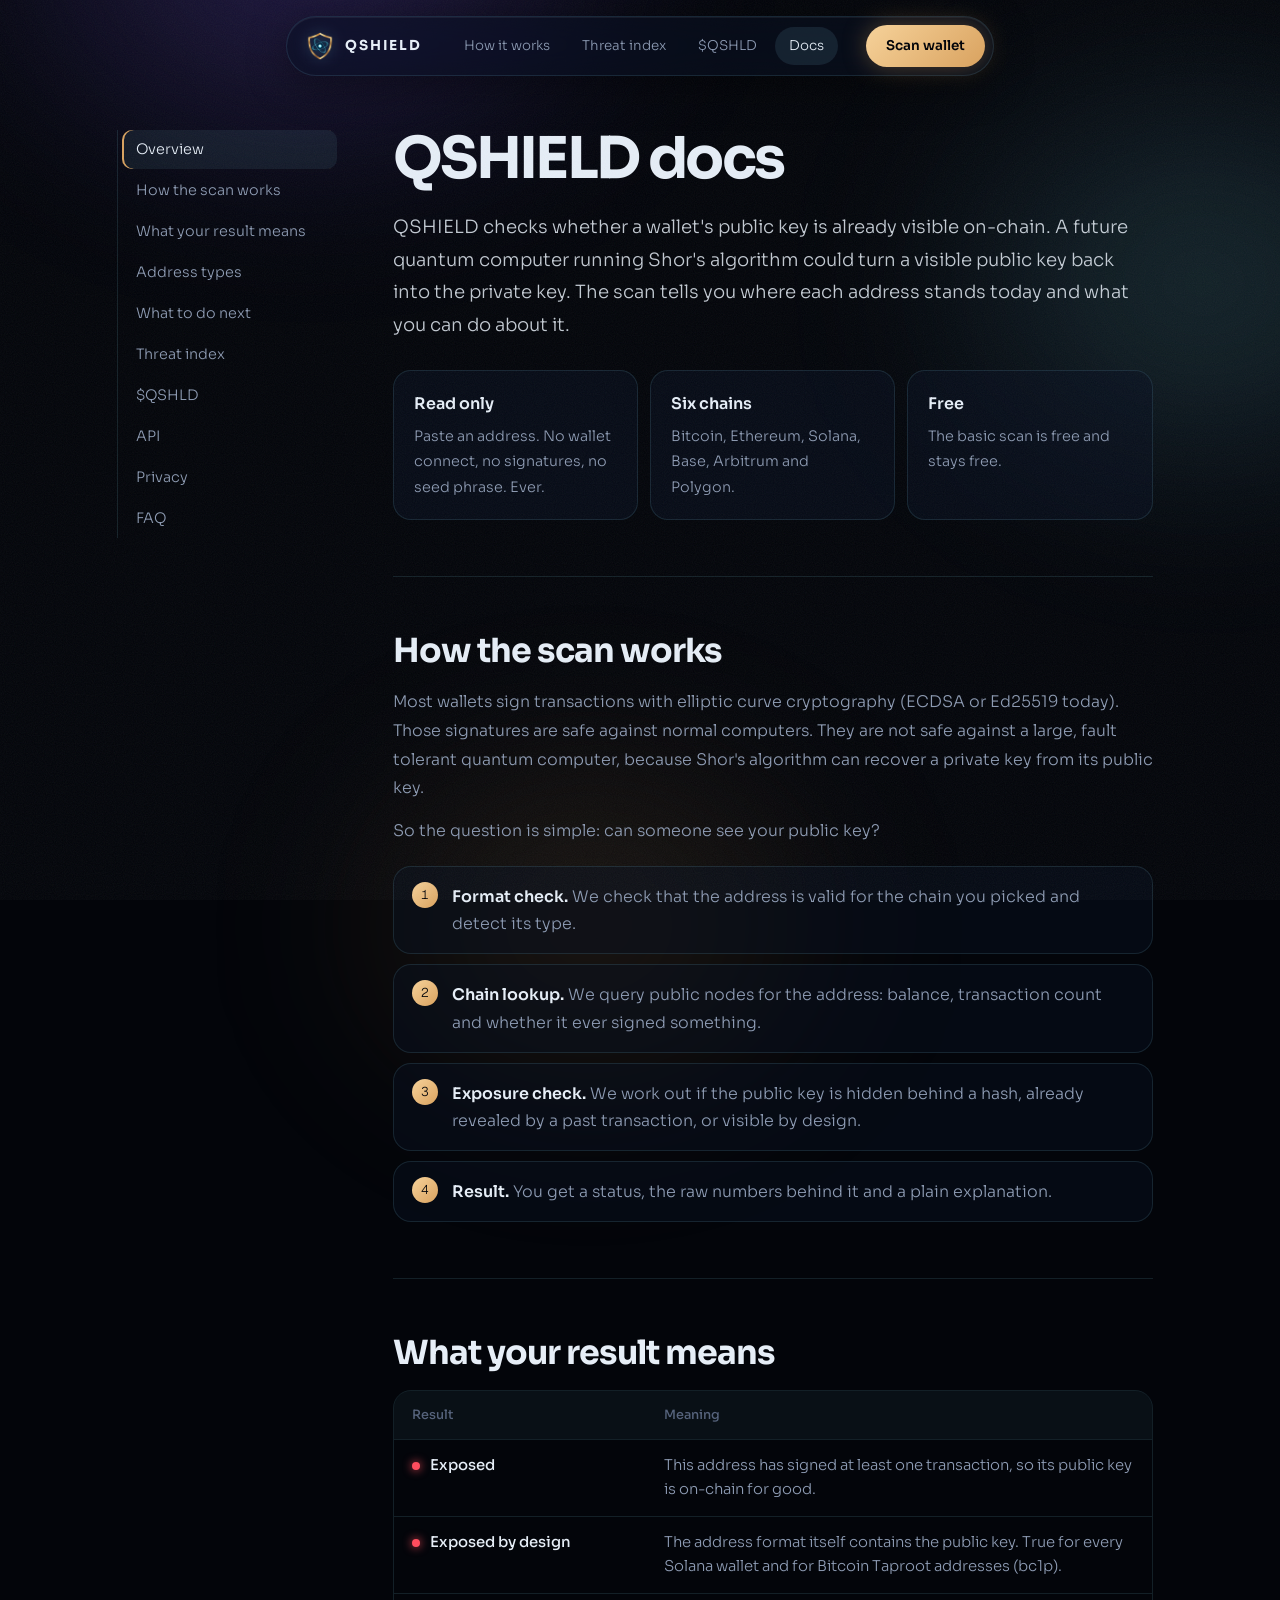
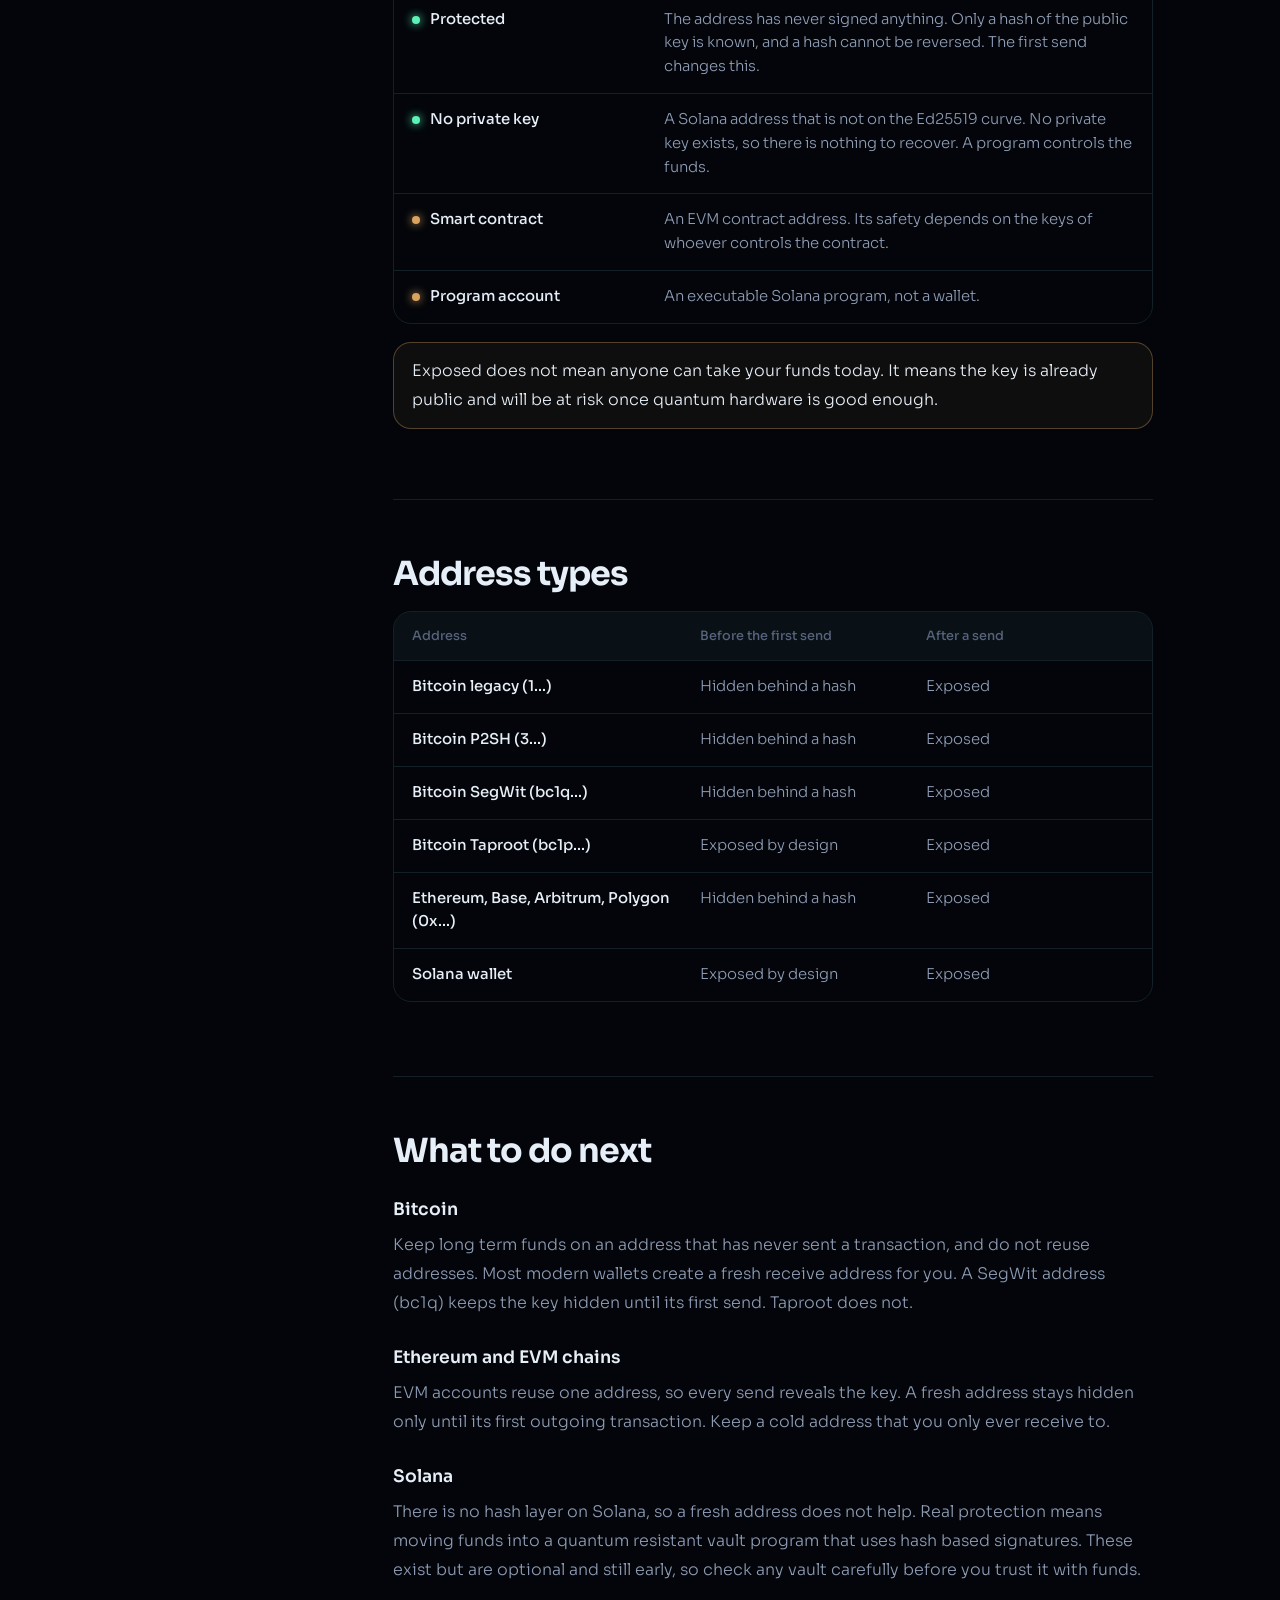
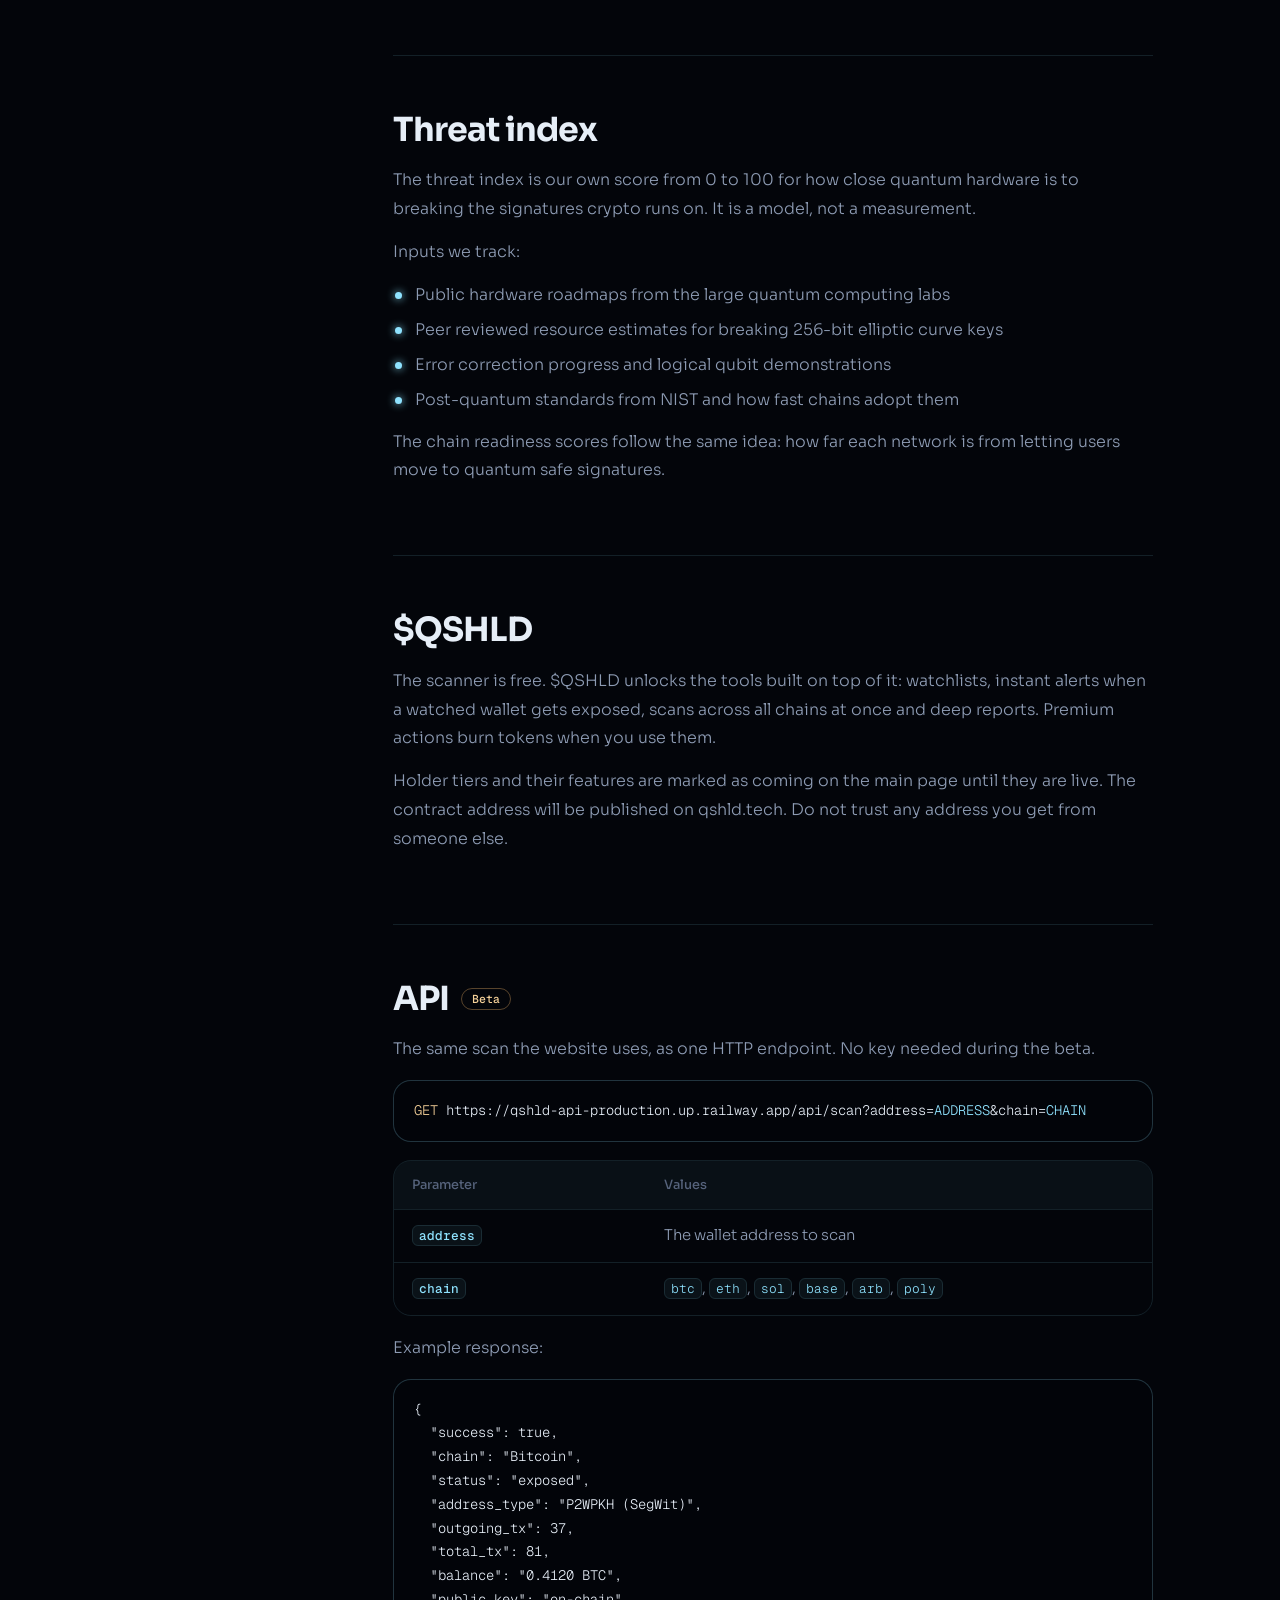
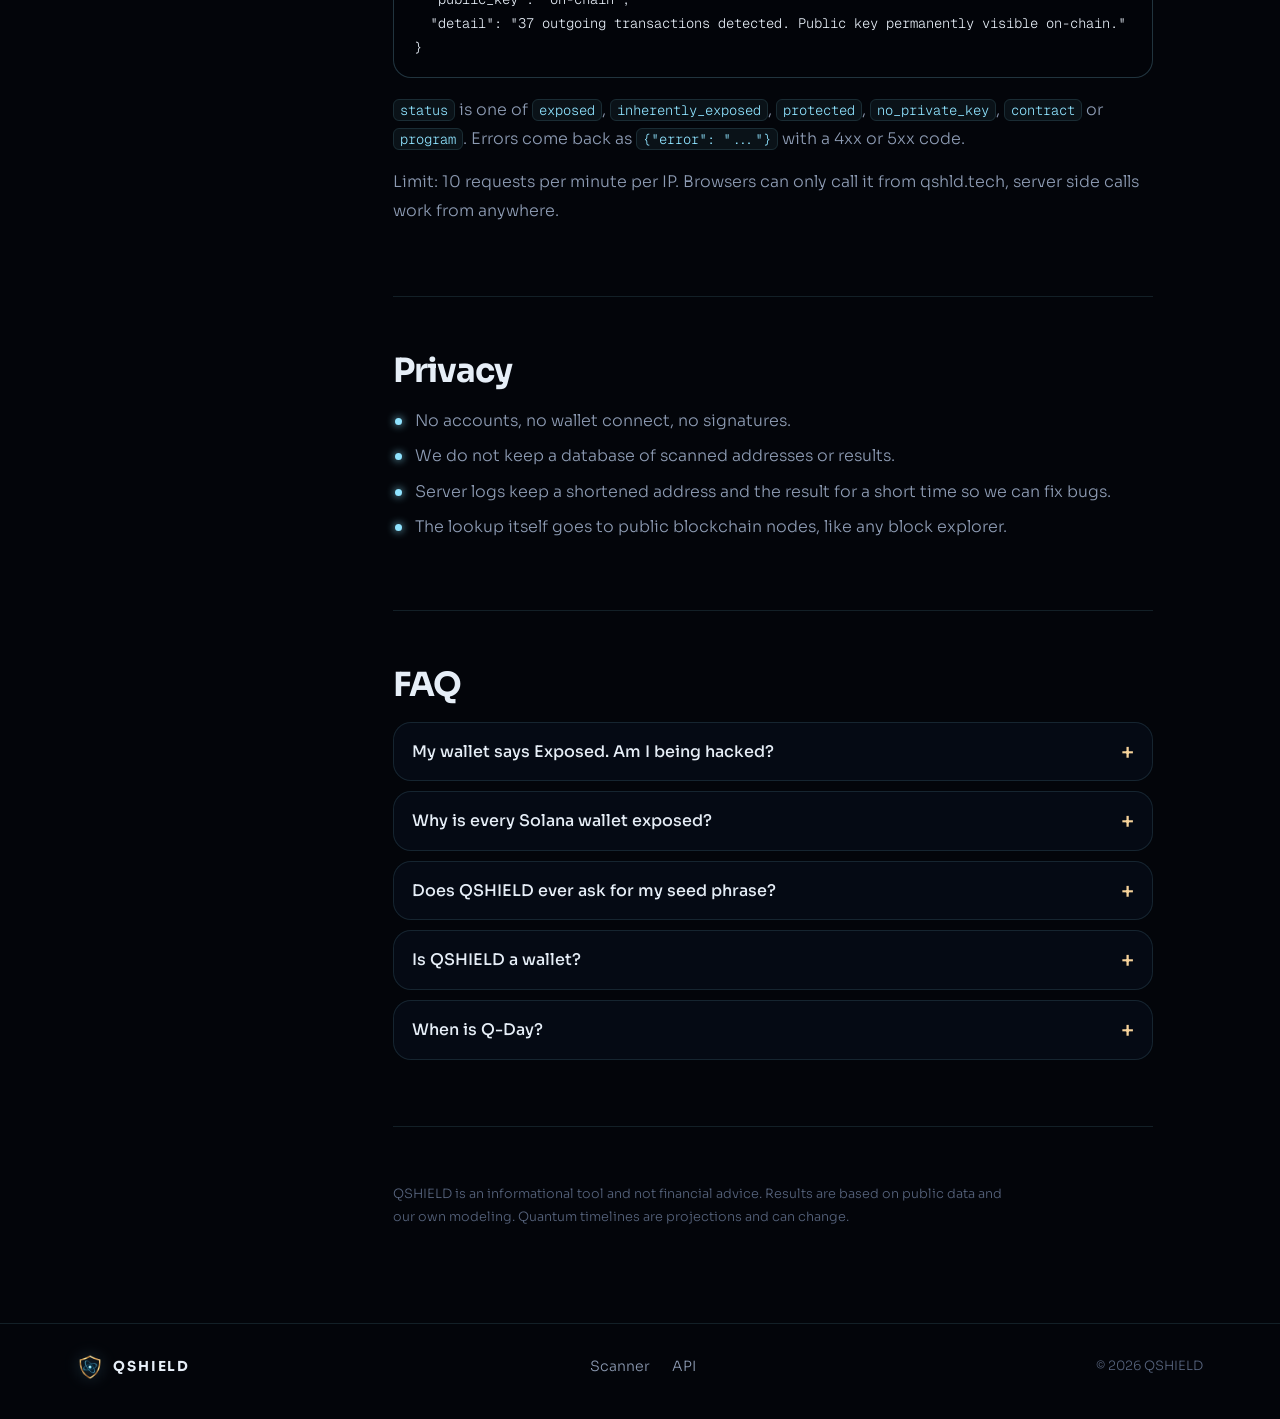
==== docs.html @ 98ebf760 "Add files via upload" ====
<!DOCTYPE html>
<html lang="en">
<head>
<meta charset="UTF-8">
<meta name="viewport" content="width=device-width, initial-scale=1.0">
<title>Docs | QSHIELD</title>
<meta name="description" content="How the QSHIELD quantum exposure scanner works, what every result means, what to do next, the threat index method, $QSHLD and the public scan API.">
<meta name="robots" content="index, follow">
<link rel="canonical" href="https://qshld.tech/docs.html">
<meta property="og:type" content="article">
<meta property="og:url" content="https://qshld.tech/docs.html">
<meta property="og:title" content="QSHIELD Docs">
<meta property="og:description" content="How the quantum exposure scanner works and what every result means.">
<meta property="og:image" content="https://qshld.tech/og-image.png">
<meta property="og:image:width" content="1200">
<meta property="og:image:height" content="630">
<meta property="og:site_name" content="QSHIELD">
<meta name="twitter:card" content="summary_large_image">
<meta name="twitter:title" content="QSHIELD Docs">
<meta name="twitter:description" content="How the quantum exposure scanner works and what every result means.">
<meta name="twitter:image" content="https://qshld.tech/og-image.png">
<meta name="theme-color" content="#03050A">
<meta name="color-scheme" content="dark">
<link rel="icon" href="/favicon.ico" sizes="48x48">
<link rel="icon" href="/favicon-32x32.png" type="image/png" sizes="32x32">
<link rel="icon" href="/favicon-16x16.png" type="image/png" sizes="16x16">
<link rel="apple-touch-icon" href="/apple-touch-icon.png" sizes="180x180">
<link rel="manifest" href="/site.webmanifest">
<link rel="preconnect" href="https://fonts.googleapis.com">
<link rel="preconnect" href="https://fonts.gstatic.com" crossorigin>
<link href="https://fonts.googleapis.com/css2?family=Sora:wght@300;400;500;600;700;800&family=Geist+Mono:wght@400;500&display=swap" rel="stylesheet">
<link rel="stylesheet" href="assets/qs.css">
<link rel="stylesheet" href="assets/docs.css">
</head>
<body class="docs">

<div class="aurora" aria-hidden="true"><i></i><i></i><i></i></div>
<div class="grain" aria-hidden="true"></div>

<header class="nav-wrap">
  <nav class="nav" aria-label="Main">
    <a href="/" class="brand"><img src="assets/logo-128.png" alt="" width="30" height="30"><span>QSHIELD</span></a>
    <ul class="nav-links">
      <li><a href="/#how">How it works</a></li>
      <li><a href="/#index">Threat index</a></li>
      <li><a href="/#token">$QSHLD</a></li>
      <li><a href="docs.html" class="on" aria-current="page">Docs</a></li>
    </ul>
    <a href="/" class="nav-cta">Scan wallet</a>
  </nav>
</header>

<div class="doc-wrap">
  <aside class="doc-side">
    <nav aria-label="Docs">
      <a href="#overview">Overview</a>
      <a href="#how-it-works">How the scan works</a>
      <a href="#results">What your result means</a>
      <a href="#address-types">Address types</a>
      <a href="#next-steps">What to do next</a>
      <a href="#threat-index">Threat index</a>
      <a href="#token">$QSHLD</a>
      <a href="#api">API</a>
      <a href="#privacy">Privacy</a>
      <a href="#faq">FAQ</a>
    </nav>
  </aside>

  <main class="doc">
    <section id="overview">
      <h1>QSHIELD docs</h1>
      <p class="lead">QSHIELD checks whether a wallet's public key is already visible on-chain. A future quantum computer running Shor's algorithm could turn a visible public key back into the private key. The scan tells you where each address stands today and what you can do about it.</p>
      <div class="cards">
        <div class="card"><b>Read only</b><span>Paste an address. No wallet connect, no signatures, no seed phrase. Ever.</span></div>
        <div class="card"><b>Six chains</b><span>Bitcoin, Ethereum, Solana, Base, Arbitrum and Polygon.</span></div>
        <div class="card"><b>Free</b><span>The basic scan is free and stays free.</span></div>
      </div>
    </section>

    <section id="how-it-works">
      <h2>How the scan works</h2>
      <p>Most wallets sign transactions with elliptic curve cryptography (ECDSA or Ed25519 today). Those signatures are safe against normal computers. They are not safe against a large, fault tolerant quantum computer, because Shor's algorithm can recover a private key from its public key.</p>
      <p>So the question is simple: can someone see your public key?</p>
      <ol class="steps">
        <li><b>Format check.</b> We check that the address is valid for the chain you picked and detect its type.</li>
        <li><b>Chain lookup.</b> We query public nodes for the address: balance, transaction count and whether it ever signed something.</li>
        <li><b>Exposure check.</b> We work out if the public key is hidden behind a hash, already revealed by a past transaction, or visible by design.</li>
        <li><b>Result.</b> You get a status, the raw numbers behind it and a plain explanation.</li>
      </ol>
    </section>

    <section id="results">
      <h2>What your result means</h2>
      <div class="table">
        <div class="tr th"><span>Result</span><span>Meaning</span></div>
        <div class="tr"><span><i class="dot red"></i>Exposed</span><span>This address has signed at least one transaction, so its public key is on-chain for good.</span></div>
        <div class="tr"><span><i class="dot red"></i>Exposed by design</span><span>The address format itself contains the public key. True for every Solana wallet and for Bitcoin Taproot addresses (bc1p).</span></div>
        <div class="tr"><span><i class="dot green"></i>Protected</span><span>The address has never signed anything. Only a hash of the public key is known, and a hash cannot be reversed. The first send changes this.</span></div>
        <div class="tr"><span><i class="dot green"></i>No private key</span><span>A Solana address that is not on the Ed25519 curve. No private key exists, so there is nothing to recover. A program controls the funds.</span></div>
        <div class="tr"><span><i class="dot cu"></i>Smart contract</span><span>An EVM contract address. Its safety depends on the keys of whoever controls the contract.</span></div>
        <div class="tr"><span><i class="dot cu"></i>Program account</span><span>An executable Solana program, not a wallet.</span></div>
      </div>
      <p class="note">Exposed does not mean anyone can take your funds today. It means the key is already public and will be at risk once quantum hardware is good enough.</p>
    </section>

    <section id="address-types">
      <h2>Address types</h2>
      <div class="table">
        <div class="tr th"><span>Address</span><span>Before the first send</span><span>After a send</span></div>
        <div class="tr"><span>Bitcoin legacy (1...)</span><span>Hidden behind a hash</span><span>Exposed</span></div>
        <div class="tr"><span>Bitcoin P2SH (3...)</span><span>Hidden behind a hash</span><span>Exposed</span></div>
        <div class="tr"><span>Bitcoin SegWit (bc1q...)</span><span>Hidden behind a hash</span><span>Exposed</span></div>
        <div class="tr"><span>Bitcoin Taproot (bc1p...)</span><span>Exposed by design</span><span>Exposed</span></div>
        <div class="tr"><span>Ethereum, Base, Arbitrum, Polygon (0x...)</span><span>Hidden behind a hash</span><span>Exposed</span></div>
        <div class="tr"><span>Solana wallet</span><span>Exposed by design</span><span>Exposed</span></div>
      </div>
    </section>

    <section id="next-steps">
      <h2>What to do next</h2>
      <h3>Bitcoin</h3>
      <p>Keep long term funds on an address that has never sent a transaction, and do not reuse addresses. Most modern wallets create a fresh receive address for you. A SegWit address (bc1q) keeps the key hidden until its first send. Taproot does not.</p>
      <h3>Ethereum and EVM chains</h3>
      <p>EVM accounts reuse one address, so every send reveals the key. A fresh address stays hidden only until its first outgoing transaction. Keep a cold address that you only ever receive to.</p>
      <h3>Solana</h3>
      <p>There is no hash layer on Solana, so a fresh address does not help. Real protection means moving funds into a quantum resistant vault program that uses hash based signatures. These exist but are optional and still early, so check any vault carefully before you trust it with funds.</p>
    </section>

    <section id="threat-index">
      <h2>Threat index</h2>
      <p>The threat index is our own score from 0 to 100 for how close quantum hardware is to breaking the signatures crypto runs on. It is a model, not a measurement.</p>
      <p>Inputs we track:</p>
      <ul class="list">
        <li>Public hardware roadmaps from the large quantum computing labs</li>
        <li>Peer reviewed resource estimates for breaking 256-bit elliptic curve keys</li>
        <li>Error correction progress and logical qubit demonstrations</li>
        <li>Post-quantum standards from NIST and how fast chains adopt them</li>
      </ul>
      <p>The chain readiness scores follow the same idea: how far each network is from letting users move to quantum safe signatures.</p>
    </section>

    <section id="token">
      <h2>$QSHLD</h2>
      <p>The scanner is free. $QSHLD unlocks the tools built on top of it: watchlists, instant alerts when a watched wallet gets exposed, scans across all chains at once and deep reports. Premium actions burn tokens when you use them.</p>
      <p>Holder tiers and their features are marked as coming on the main page until they are live. The contract address will be published on qshld.tech. Do not trust any address you get from someone else.</p>
    </section>

    <section id="api">
      <h2>API <span class="tag">Beta</span></h2>
      <p>The same scan the website uses, as one HTTP endpoint. No key needed during the beta.</p>
      <pre><code><span class="k">GET</span> https://qshld-api-production.up.railway.app/api/scan?address=<span class="v">ADDRESS</span>&amp;chain=<span class="v">CHAIN</span></code></pre>
      <div class="table">
        <div class="tr th"><span>Parameter</span><span>Values</span></div>
        <div class="tr"><span><code>address</code></span><span>The wallet address to scan</span></div>
        <div class="tr"><span><code>chain</code></span><span><code>btc</code>, <code>eth</code>, <code>sol</code>, <code>base</code>, <code>arb</code>, <code>poly</code></span></div>
      </div>
      <p>Example response:</p>
<pre><code>{
  "success": true,
  "chain": "Bitcoin",
  "status": "exposed",
  "address_type": "P2WPKH (SegWit)",
  "outgoing_tx": 37,
  "total_tx": 81,
  "balance": "0.4120 BTC",
  "public_key": "on-chain",
  "detail": "37 outgoing transactions detected. Public key permanently visible on-chain."
}</code></pre>
      <p><code>status</code> is one of <code>exposed</code>, <code>inherently_exposed</code>, <code>protected</code>, <code>no_private_key</code>, <code>contract</code> or <code>program</code>. Errors come back as <code>{"error": "..."}</code> with a 4xx or 5xx code.</p>
      <p>Limit: 10 requests per minute per IP. Browsers can only call it from qshld.tech, server side calls work from anywhere.</p>
    </section>

    <section id="privacy">
      <h2>Privacy</h2>
      <ul class="list">
        <li>No accounts, no wallet connect, no signatures.</li>
        <li>We do not keep a database of scanned addresses or results.</li>
        <li>Server logs keep a shortened address and the result for a short time so we can fix bugs.</li>
        <li>The lookup itself goes to public blockchain nodes, like any block explorer.</li>
      </ul>
    </section>

    <section id="faq">
      <h2>FAQ</h2>
      <details><summary>My wallet says Exposed. Am I being hacked?</summary><p>No. No quantum computer today can break these keys. Exposed means the key is already public, so it will be at risk once the hardware arrives. You have time to move, and you should not wait until the last moment.</p></details>
      <details><summary>Why is every Solana wallet exposed?</summary><p>On Solana the address is the public key. There is no hash in between, so the key is visible from the moment the address exists.</p></details>
      <details><summary>Does QSHIELD ever ask for my seed phrase?</summary><p>Never. Anyone who asks for it is trying to steal your funds, whatever name they use.</p></details>
      <details><summary>Is QSHIELD a wallet?</summary><p>No. QSHIELD scans and explains. It never holds or moves your funds.</p></details>
      <details><summary>When is Q-Day?</summary><p>Nobody knows. Public estimates range from 2029 to 2035. The countdown on our site uses the earliest one, because that is the date to plan for.</p></details>
    </section>

    <p class="legal-mini">QSHIELD is an informational tool and not financial advice. Results are based on public data and our own modeling. Quantum timelines are projections and can change.</p>
  </main>
</div>

<footer class="foot">
  <a href="/" class="brand"><img src="assets/logo-128.png" alt="" width="26" height="26"><span>QSHIELD</span></a>
  <nav class="foot-links" aria-label="Footer">
    <a href="/">Scanner</a>
    <a href="docs.html#api">API</a>
  </nav>
  <span class="foot-c">&copy; 2026 QSHIELD</span>
</footer>

<script src="assets/docs.js"></script>
</body>
</html>
---- assets/qs.css ----
*,*::before,*::after{margin:0;padding:0;box-sizing:border-box}

:root{
  --void:#03050A;
  --cryo:#0A1222;
  --cryo-2:#101C33;
  --line:rgba(143,227,255,.12);
  --line-2:rgba(143,227,255,.22);
  --frost:#E6EEF7;
  --mist:#8D9BB3;
  --dim:#56637C;
  --ice:#8FE3FF;
  --copper:#D9A25F;
  --copper-hi:#F6D29A;
  --copper-lo:#8A5A2B;
  --plasma:#7B5CFF;
  --alarm:#FF4D5E;
  --safe:#5CF2B5;
  --f:'Sora',system-ui,sans-serif;
  --m:'Geist Mono',ui-monospace,monospace;
  --ease:cubic-bezier(.16,1,.3,1);
  --r-lg:28px;--r-md:18px;--r-sm:12px;
}

html{scroll-behavior:smooth;-webkit-text-size-adjust:100%}
body{background:var(--void);color:var(--frost);font-family:var(--f);font-weight:300;line-height:1.6;overflow-x:hidden;-webkit-font-smoothing:antialiased}
img,video,canvas,svg{display:block;max-width:100%}
a{color:inherit}
button{font:inherit;color:inherit;cursor:pointer;border:0;background:none}
:focus-visible{outline:2px solid var(--ice);outline-offset:3px;border-radius:6px}
.sr{position:absolute;width:1px;height:1px;overflow:hidden;clip:rect(0 0 0 0)}
::selection{background:var(--copper);color:var(--void)}

/* ---------- boot ---------- */
.boot{position:fixed;inset:0;z-index:200;background:var(--void);display:grid;place-items:center;transition:opacity .7s var(--ease),visibility .7s}
.boot.done{opacity:0;visibility:hidden}
.boot-in{display:flex;flex-direction:column;align-items:center;gap:22px;width:min(300px,80vw)}
.boot-logo{width:64px;height:64px;animation:bootspin 2.4s var(--ease) infinite}
@keyframes bootspin{0%{transform:rotateY(0)}100%{transform:rotateY(360deg)}}
.boot-line{font-family:var(--m);font-size:.78rem;color:var(--mist);letter-spacing:.02em;height:1.2em}
.boot-bar{width:100%;height:2px;background:var(--line);border-radius:2px;overflow:hidden}
.boot-bar i{display:block;height:100%;width:0;background:linear-gradient(90deg,var(--ice),var(--copper));transition:width .25s linear}

/* ---------- ambient ---------- */
.aurora{position:fixed;inset:-20vmax;z-index:0;pointer-events:none;filter:blur(90px) saturate(1.2);opacity:.55}
.aurora i{position:absolute;border-radius:50%;mix-blend-mode:screen}
.aurora i:nth-child(1){width:60vmax;height:42vmax;left:10%;top:-5%;background:radial-gradient(closest-side,rgba(123,92,255,.55),transparent);animation:au1 22s ease-in-out infinite alternate}
.aurora i:nth-child(2){width:52vmax;height:40vmax;right:0;top:20%;background:radial-gradient(closest-side,rgba(143,227,255,.35),transparent);animation:au2 26s ease-in-out infinite alternate}
.aurora i:nth-child(3){width:48vmax;height:36vmax;left:30%;bottom:0;background:radial-gradient(closest-side,rgba(217,162,95,.28),transparent);animation:au3 30s ease-in-out infinite alternate}
@keyframes au1{to{transform:translate(18vmax,10vmax) rotate(25deg)}}
@keyframes au2{to{transform:translate(-20vmax,12vmax) scale(1.2)}}
@keyframes au3{to{transform:translate(10vmax,-14vmax) rotate(-20deg)}}
.grain{position:fixed;inset:0;z-index:90;pointer-events:none;opacity:.06;background-image:url("data:image/svg+xml,%3Csvg xmlns='http://www.w3.org/2000/svg' width='200' height='200'%3E%3Cfilter id='n'%3E%3CfeTurbulence type='fractalNoise' baseFrequency='.9' numOctaves='3' stitchTiles='stitch'/%3E%3C/filter%3E%3Crect width='100%25' height='100%25' filter='url(%23n)'/%3E%3C/svg%3E")}
#spark{position:fixed;inset:0;z-index:95;pointer-events:none;width:100vw;height:100vh}
.progress{position:fixed;top:0;left:0;right:0;height:2px;z-index:120;pointer-events:none}
.progress i{display:block;height:100%;width:100%;transform-origin:0 50%;transform:scaleX(0);background:linear-gradient(90deg,var(--ice),var(--plasma),var(--copper))}

main,.foot{position:relative;z-index:2}

/* ---------- nav ---------- */
.nav-wrap{position:fixed;top:16px;left:0;right:0;z-index:100;display:flex;justify-content:center;padding:0 16px;pointer-events:none}
.nav{pointer-events:auto;display:flex;align-items:center;gap:28px;padding:8px 8px 8px 18px;border-radius:999px;background:rgba(10,18,34,.55);border:1px solid var(--line);backdrop-filter:blur(18px) saturate(1.4);-webkit-backdrop-filter:blur(18px) saturate(1.4);box-shadow:0 10px 40px rgba(0,0,0,.35),inset 0 1px 0 rgba(255,255,255,.06)}
.brand img{filter:drop-shadow(0 0 8px rgba(143,227,255,.35))}
.brand{display:flex;align-items:center;gap:10px;text-decoration:none;font-weight:700;letter-spacing:.14em;font-size:.86rem}
.nav-links{display:flex;gap:4px;list-style:none}
.nav-links a{display:block;padding:8px 14px;border-radius:999px;text-decoration:none;font-size:.84rem;color:var(--mist);transition:color .3s,background .3s}
.nav-links a:hover{color:var(--frost);background:rgba(143,227,255,.07)}
.nav-cta{padding:10px 20px;border-radius:999px;text-decoration:none;font-size:.84rem;font-weight:600;color:var(--void);background:linear-gradient(135deg,var(--copper-hi),var(--copper));box-shadow:0 0 24px rgba(217,162,95,.35);transition:transform .3s var(--ease),box-shadow .3s}
.nav-cta:hover{transform:translateY(-1px);box-shadow:0 0 36px rgba(217,162,95,.55)}

/* ---------- hero ---------- */
.hero{position:relative;min-height:100svh;display:flex;flex-direction:column;justify-content:center;padding:130px 6vw 90px;overflow:hidden}
#qubit{position:absolute;top:0;right:-8vw;width:min(1000px,85vw);height:100%;z-index:1;pointer-events:none}
.hero-shade{position:absolute;inset:0;z-index:2;pointer-events:none;background:radial-gradient(ellipse 60% 70% at 20% 55%,rgba(3,5,10,.85),transparent 70%),linear-gradient(180deg,transparent 70%,var(--void))}
.bgvid{position:absolute;inset:0;width:100%;height:100%;object-fit:cover;opacity:0;transition:opacity 1.6s var(--ease);z-index:0}
.bgvid.ready{opacity:.55}
.bgvid.soft.ready{opacity:.22}
.hero .bgvid.ready ~ #qubit{opacity:.75}
.hero-in{position:relative;z-index:3;max-width:760px}

.pill{display:inline-flex;align-items:center;gap:10px;padding:7px 14px 7px 10px;border-radius:999px;border:1px solid var(--line-2);background:rgba(143,227,255,.05);font-family:var(--m);font-size:.76rem;color:var(--ice);text-decoration:none;margin-bottom:30px;opacity:0;animation:fade .9s .2s var(--ease) forwards}
.pulse{width:8px;height:8px;border-radius:50%;background:var(--ice);box-shadow:0 0 0 0 rgba(143,227,255,.6);animation:pulse 2s infinite}
@keyframes pulse{70%{box-shadow:0 0 0 10px rgba(143,227,255,0)}100%{box-shadow:0 0 0 0 rgba(143,227,255,0)}}

.hero-title{font-weight:700;font-size:clamp(2.7rem,7.2vw,6.4rem);line-height:.98;letter-spacing:-.045em;margin-bottom:28px}
.ln{display:block;overflow:hidden;padding-bottom:.06em}
.ln>span{display:inline-block;transform:translateY(110%);animation:rise 1.2s var(--ease) forwards}
.ln:nth-child(2)>span{animation-delay:.12s}
.boot-pending .ln>span,.boot-pending .pill,.boot-pending .hero-sub,.boot-pending .scanner{animation-play-state:paused}
@keyframes rise{to{transform:none}}
@keyframes fade{to{opacity:1;transform:none}}

.shiny{background:linear-gradient(110deg,var(--frost) 0%,var(--frost) 38%,#fff 46%,var(--ice) 50%,var(--copper-hi) 54%,var(--frost) 62%,var(--frost) 100%);background-size:250% 100%;-webkit-background-clip:text;background-clip:text;color:transparent;animation:rise 1.2s .12s var(--ease) forwards,shine 5.5s 1.4s linear infinite}
@keyframes shine{from{background-position:100% 0}to{background-position:-150% 0}}
.shiny-cu{background:linear-gradient(110deg,var(--copper-lo),var(--copper) 30%,var(--copper-hi) 48%,#fff 50%,var(--copper-hi) 52%,var(--copper) 70%,var(--copper-lo));background-size:250% 100%;-webkit-background-clip:text;background-clip:text;color:transparent;animation:shine 6s linear infinite}

.hero-sub{max-width:560px;font-size:clamp(1rem,1.25vw,1.12rem);color:var(--mist);line-height:1.75;margin-bottom:40px;opacity:0;transform:translateY(16px);animation:fade 1s .45s var(--ease) forwards}

/* ---------- scanner ---------- */
.scanner{max-width:680px;opacity:0;transform:translateY(16px);animation:fade 1s .6s var(--ease) forwards}
.chains{display:flex;flex-wrap:wrap;gap:6px;margin-bottom:12px}
.chip{padding:8px 15px;border-radius:999px;border:1px solid var(--line);background:rgba(10,18,34,.5);font-family:var(--m);font-size:.78rem;color:var(--mist);transition:all .25s var(--ease)}
.chip:hover{color:var(--frost);border-color:var(--line-2)}
.chip.on{color:var(--void);background:var(--ice);border-color:var(--ice);box-shadow:0 0 22px rgba(143,227,255,.4)}
.scan-row{position:relative;display:flex;gap:6px;padding:6px;border-radius:20px;background:rgba(10,18,34,.72);border:1px solid var(--line-2);backdrop-filter:blur(14px);-webkit-backdrop-filter:blur(14px);transition:border-color .3s,box-shadow .3s}
.scan-row:focus-within{border-color:rgba(143,227,255,.5);box-shadow:0 0 0 4px rgba(143,227,255,.08),0 0 60px rgba(143,227,255,.12)}
.scan-row::before{content:"";position:absolute;inset:-1px;border-radius:21px;padding:1px;background:conic-gradient(from var(--a,0deg),transparent 0 70%,var(--ice) 80%,var(--copper) 90%,transparent 100%);-webkit-mask:linear-gradient(#000 0 0) content-box,linear-gradient(#000 0 0);-webkit-mask-composite:xor;mask-composite:exclude;opacity:0;transition:opacity .3s;pointer-events:none}
.scanning .scan-row::before{opacity:1;animation:spin 1.4s linear infinite}
@property --a{syntax:'<angle>';inherits:false;initial-value:0deg}
@keyframes spin{to{--a:360deg}}
.scan-input{flex:1;min-width:0;background:transparent;border:0;outline:0;padding:14px 14px;font-family:var(--m);font-size:.9rem;color:var(--frost)}
.scan-input::placeholder{color:var(--dim)}
.scan-btn{position:relative;overflow:hidden;padding:0 26px;border-radius:14px;font-weight:600;font-size:.92rem;color:var(--void);background:linear-gradient(135deg,#C9F3FF,var(--ice));white-space:nowrap;transition:transform .25s var(--ease),box-shadow .25s}
.scan-btn::after{content:"";position:absolute;inset:0;background:linear-gradient(100deg,transparent 30%,rgba(255,255,255,.7) 50%,transparent 70%);transform:translateX(-120%);transition:transform .8s var(--ease)}
.scan-btn:hover{transform:translateY(-1px);box-shadow:0 0 34px rgba(143,227,255,.45)}
.scan-btn:hover::after{transform:translateX(120%)}
.scan-btn[disabled]{opacity:.7;cursor:progress}
.scan-note{margin-top:12px;font-size:.8rem;color:var(--dim)}
.scan-err{margin-top:12px;font-size:.86rem;color:var(--alarm)}

/* ---------- report ---------- */
.report-wrap{position:relative;z-index:3;max-width:760px;margin-top:28px}
.report{position:relative;border-radius:var(--r-lg);background:linear-gradient(180deg,rgba(16,28,51,.85),rgba(10,18,34,.9));border:1px solid var(--line-2);padding:28px;overflow:hidden;backdrop-filter:blur(16px);-webkit-backdrop-filter:blur(16px);animation:pop .6s var(--ease)}
@keyframes pop{from{opacity:0;transform:translateY(14px) scale(.98)}}
.report::before{content:"";position:absolute;inset:0;pointer-events:none;background:radial-gradient(500px 220px at 0 0,var(--glow,rgba(143,227,255,.18)),transparent 70%)}
.report.exposed{--glow:rgba(255,77,94,.28);border-color:rgba(255,77,94,.4)}
.report.protected{--glow:rgba(92,242,181,.22);border-color:rgba(92,242,181,.35)}
.report.neutral{--glow:rgba(217,162,95,.22)}
.term{font-family:var(--m);font-size:.84rem;color:var(--mist);display:grid;gap:6px}
.term div{opacity:0;animation:fade .35s var(--ease) forwards}
.term .ok{color:var(--ice)}
.term .cur::after{content:"_";animation:blink 1s steps(1) infinite;color:var(--ice)}
@keyframes blink{50%{opacity:0}}
.r-head{display:flex;align-items:center;justify-content:space-between;gap:16px;flex-wrap:wrap;margin-bottom:18px;position:relative}
.r-chain{font-family:var(--m);font-size:.8rem;color:var(--mist)}
.r-status{font-weight:800;font-size:clamp(2rem,5vw,3.2rem);letter-spacing:-.04em;line-height:1}
.exposed .r-status{color:var(--alarm);text-shadow:0 0 40px rgba(255,77,94,.45)}
.protected .r-status{color:var(--safe);text-shadow:0 0 40px rgba(92,242,181,.35)}
.neutral .r-status{color:var(--copper-hi)}
.r-stats{position:relative;display:grid;grid-template-columns:repeat(auto-fit,minmax(150px,1fr));gap:0;background:rgba(3,5,10,.65);border:1px solid var(--line);border-radius:var(--r-sm);overflow:hidden;margin-bottom:18px}
.r-stats div{padding:12px 14px;box-shadow:inset -1px -1px 0 var(--line)}
.r-stats small{display:block;font-size:.72rem;color:var(--dim);margin-bottom:2px}
.r-stats b{font-family:var(--m);font-weight:500;font-size:.92rem;color:var(--frost);word-break:break-word}
.r-detail{position:relative;color:var(--frost);font-size:.96rem;line-height:1.7;margin-bottom:10px}
.r-todo{position:relative;color:var(--mist);font-size:.9rem;line-height:1.7;margin-bottom:20px}
.r-actions{position:relative;display:flex;gap:8px;flex-wrap:wrap}
.r-actions a,.r-actions button{padding:10px 18px;border-radius:999px;font-size:.84rem;font-weight:500;text-decoration:none;border:1px solid var(--line-2);transition:all .25s}
.r-actions .share{background:var(--frost);color:var(--void);border-color:var(--frost)}
.r-actions a:hover,.r-actions button:hover{transform:translateY(-1px);border-color:var(--ice)}

.scroll-cue{position:absolute;bottom:26px;left:50%;transform:translateX(-50%);z-index:3;width:26px;height:42px;border:1px solid var(--line-2);border-radius:14px}
.scroll-cue span{position:absolute;left:50%;top:8px;width:3px;height:8px;margin-left:-1.5px;border-radius:2px;background:var(--ice);animation:cue 1.8s var(--ease) infinite}
@keyframes cue{0%{opacity:0;transform:translateY(0)}30%{opacity:1}100%{opacity:0;transform:translateY(14px)}}

/* ---------- marquee ---------- */
.marquee{position:relative;z-index:2;overflow:hidden;border-block:1px solid var(--line);background:rgba(10,18,34,.5);padding:18px 0;-webkit-mask:linear-gradient(90deg,transparent,#000 10%,#000 90%,transparent);mask:linear-gradient(90deg,transparent,#000 10%,#000 90%,transparent)}
.mq-track{display:flex;width:max-content;animation:mq 50s linear infinite}
.mq-track span{font-family:var(--m);font-size:.9rem;color:var(--mist);padding:0 28px;white-space:nowrap;position:relative}
.mq-track span::after{content:"";position:absolute;right:-3px;top:50%;width:5px;height:5px;margin-top:-2.5px;border-radius:50%;background:var(--copper)}
@keyframes mq{to{transform:translateX(-50%)}}

/* ---------- reveal ---------- */
.rv{opacity:0;transform:translateY(34px);filter:blur(6px);transition:opacity 1s var(--ease),transform 1s var(--ease),filter 1s var(--ease);transition-delay:var(--d,0s)}
.rv.in{opacity:1;transform:none;filter:none}

/* ---------- countdown ---------- */
.countdown{padding:140px 6vw 120px;text-align:center}
.cd-title{font-weight:500;font-size:clamp(1rem,1.6vw,1.2rem);color:var(--mist);margin-bottom:28px}
.cd-digits{display:flex;justify-content:center;gap:clamp(8px,2vw,22px);flex-wrap:wrap}
.cd-cell{min-width:clamp(78px,15vw,190px);padding:clamp(16px,2.6vw,30px) clamp(10px,2vw,24px);border-radius:var(--r-md);background:linear-gradient(180deg,rgba(16,28,51,.7),rgba(10,18,34,.4));border:1px solid var(--line);position:relative;overflow:hidden}
.cd-cell::after{content:"";position:absolute;left:0;right:0;top:50%;height:1px;background:rgba(3,5,10,.8)}
.cd-cell b{display:block;font-family:var(--m);font-weight:500;font-size:clamp(2.2rem,7vw,6rem);line-height:1;letter-spacing:-.03em;color:var(--frost);font-variant-numeric:tabular-nums;text-shadow:0 0 30px rgba(143,227,255,.25)}
.cd-cell small{display:block;margin-top:10px;font-size:.8rem;color:var(--dim)}
.cd-sub{max-width:620px;margin:34px auto 0;color:var(--mist);font-size:1rem;line-height:1.8}

/* ---------- story ---------- */
.story{position:relative;height:500vh}
.story-pin{position:sticky;top:0;height:100vh;height:100svh;overflow:hidden;display:flex;flex-direction:column;justify-content:center;padding:96px 0 40px}
.story-head{display:flex;align-items:flex-end;justify-content:space-between;gap:20px;padding:0 6vw;margin-bottom:28px}
.story-head h2{font-weight:700;font-size:clamp(1.7rem,3.4vw,3rem);letter-spacing:-.035em;line-height:1.05;max-width:16ch}
.story-dots{display:flex;gap:8px}
.story-dots i{width:28px;height:3px;border-radius:3px;background:var(--line-2);transition:background .4s,width .4s var(--ease)}
.story-dots i.on{background:var(--copper);width:48px}
.story-track{display:flex;gap:28px;padding:0;will-change:transform}
.slide{flex:0 0 min(1100px,88vw);display:grid;grid-template-columns:1.15fr 1fr;gap:0;border-radius:var(--r-lg);overflow:hidden;border:1px solid var(--line);background:linear-gradient(160deg,rgba(16,28,51,.85),rgba(6,10,20,.9));min-height:min(62vh,560px)}
.slide-media{position:relative;overflow:hidden;background:radial-gradient(circle at 50% 50%,rgba(123,92,255,.18),transparent 65%),var(--cryo)}
.slidevid{position:absolute;inset:0;width:100%;height:100%;object-fit:cover;opacity:0;transition:opacity 1.2s;z-index:2}
.slidevid.ready{opacity:1}
.slide-copy{padding:clamp(28px,4vw,56px);display:flex;flex-direction:column;justify-content:center;gap:16px}
.step{font-family:var(--m);font-size:.8rem;color:var(--copper)}
.slide h3{font-weight:700;font-size:clamp(1.5rem,2.6vw,2.4rem);letter-spacing:-.03em;line-height:1.08}
.slide p{color:var(--mist);font-size:1rem;line-height:1.75;max-width:44ch}
.slide code{align-self:flex-start;font-family:var(--m);font-size:.82rem;color:var(--ice);background:rgba(143,227,255,.06);border:1px solid var(--line);padding:8px 12px;border-radius:10px}

/* slide fallback visuals */
.viz{position:absolute;inset:0;display:grid;place-items:center}
.viz-sign{grid-template-columns:auto 1fr auto;align-items:center;padding:0 10%;gap:0}
.vz-key,.vz-tx{font-family:var(--m);font-size:.8rem;padding:16px 18px;border-radius:14px;text-align:center;line-height:1.5}
.vz-key{background:rgba(217,162,95,.12);border:1px solid rgba(217,162,95,.45);color:var(--copper-hi)}
.vz-tx{background:rgba(255,77,94,.08);border:1px solid rgba(255,77,94,.4);color:var(--frost)}
.vz-tx em{font-style:normal;color:var(--alarm)}
.vz-beam{height:2px;margin:0 10px;background:linear-gradient(90deg,var(--copper),var(--alarm));position:relative;overflow:visible}
.vz-beam::after{content:"";position:absolute;top:-4px;left:0;width:10px;height:10px;border-radius:50%;background:#fff;box-shadow:0 0 18px var(--ice);animation:beam 2.2s var(--ease) infinite}
@keyframes beam{to{left:calc(100% - 10px)}}
.ledger{position:absolute;inset:0;font-family:var(--m);font-size:.72rem;line-height:1.9;color:rgba(143,227,255,.35);padding:18px;overflow:hidden;white-space:nowrap;-webkit-mask:linear-gradient(180deg,transparent,#000 20%,#000 80%,transparent);mask:linear-gradient(180deg,transparent,#000 20%,#000 80%,transparent)}
.ledger div{animation:scrollup 18s linear infinite}
.ledger span.hot{color:var(--alarm)}
@keyframes scrollup{to{transform:translateY(-50%)}}
.vault-grid{display:grid;grid-template-columns:repeat(4,1fr);gap:12px;width:64%}
.vault-grid i{aspect-ratio:1;border-radius:12px;border:1px solid var(--line-2);background:rgba(143,227,255,.04);animation:harvest 3.6s ease-in-out infinite}
.vault-grid i:nth-child(3n){animation-delay:.6s}.vault-grid i:nth-child(4n){animation-delay:1.2s}.vault-grid i:nth-child(5n){animation-delay:1.8s}
@keyframes harvest{50%{background:rgba(217,162,95,.25);border-color:var(--copper);box-shadow:0 0 22px rgba(217,162,95,.35)}}
.viz-shor{overflow:hidden}
.wave{position:absolute;left:12%;right:12%;height:40%;top:30%;border-radius:50%;border-top:2px solid var(--plasma);opacity:.7;animation:wave 3s ease-in-out infinite}
.w2{border-color:var(--ice);animation-delay:-1s;top:32%}
.w3{border-color:var(--copper);animation-delay:-2s;top:34%}
@keyframes wave{50%{transform:scaleY(-1)}}
.shor-out{position:relative;z-index:2;font-family:var(--m);font-size:.86rem;color:var(--alarm);padding:12px 18px;border:1px solid rgba(255,77,94,.5);border-radius:12px;background:rgba(3,5,10,.75);animation:flick 3s steps(1) infinite}
@keyframes flick{0%,58%{opacity:0}60%,100%{opacity:1}}
.viz-shield img{width:42%;filter:drop-shadow(0 0 40px rgba(143,227,255,.45));animation:float 5s ease-in-out infinite}
@keyframes float{50%{transform:translateY(-12px) rotate(-3deg)}}

/* ---------- sections ---------- */
.sec{position:relative;padding:130px 6vw;max-width:1320px;margin:0 auto}
.sec-head{max-width:720px;margin-bottom:54px;position:relative;z-index:2}
.sec-head h2{font-weight:700;font-size:clamp(2rem,4.4vw,3.8rem);letter-spacing:-.04em;line-height:1.02;margin-bottom:18px}
.sec-head p{color:var(--mist);font-size:1.04rem;line-height:1.8;max-width:60ch}

/* spotlight cards */
.spot{position:relative;overflow:hidden;isolation:isolate}
.spot::before{content:"";position:absolute;inset:0;z-index:-1;opacity:0;transition:opacity .4s;background:radial-gradient(420px circle at var(--mx,50%) var(--my,50%),rgba(143,227,255,.13),transparent 60%)}
.spot:hover::before{opacity:1}

/* threat index */
.ti{display:grid;grid-template-columns:minmax(280px,380px) 1fr;gap:28px;align-items:stretch}
.gauge{position:relative;border-radius:var(--r-lg);border:1px solid var(--line);background:linear-gradient(180deg,rgba(16,28,51,.7),rgba(10,18,34,.35));padding:34px;display:flex;flex-direction:column;align-items:center;justify-content:center}
.gauge svg{width:100%;max-width:280px;transform:rotate(-90deg)}
.g-bg{fill:none;stroke:var(--line);stroke-width:10}
.g-fg{fill:none;stroke:url(#gg);stroke-width:10;stroke-linecap:round;stroke-dasharray:0 100;transition:stroke-dasharray 2.4s var(--ease);filter:drop-shadow(0 0 10px rgba(217,162,95,.5))}
.g-num{position:absolute;top:50%;left:50%;transform:translate(-50%,-62%);text-align:center}
.g-num b{display:block;font-family:var(--m);font-weight:500;font-size:clamp(3.4rem,6vw,4.6rem);line-height:1;letter-spacing:-.04em}
.g-num span{font-size:.86rem;color:var(--dim)}
.g-lvl{margin-top:16px;padding:7px 16px;border-radius:999px;font-size:.86rem;font-weight:600;color:var(--copper-hi);border:1px solid rgba(217,162,95,.4);background:rgba(217,162,95,.08)}
.facts{display:grid;grid-template-columns:repeat(3,1fr);gap:12px}
.fact{border-radius:var(--r-md);border:1px solid var(--line);background:rgba(10,18,34,.55);padding:24px;display:flex;flex-direction:column;justify-content:space-between;gap:18px;min-height:170px}
.fact b{font-family:var(--m);font-weight:500;font-size:clamp(1.5rem,2.4vw,2.2rem);letter-spacing:-.03em;line-height:1.05;color:var(--frost)}
.fact b i{font-style:normal;font-size:.5em;color:var(--dim);margin:0 .4em;vertical-align:middle}
.fact span{font-size:.88rem;color:var(--mist);line-height:1.6}

/* chains */
.chain-list{display:grid;gap:10px}
.crow{display:grid;grid-template-columns:150px 1fr 56px 110px;align-items:center;gap:22px;padding:20px 26px;border-radius:var(--r-md);border:1px solid var(--line);background:rgba(10,18,34,.5)}
.cn{font-weight:600}
.cb{height:6px;border-radius:6px;background:rgba(143,227,255,.07);overflow:hidden}
.cb i{display:block;height:100%;width:0;border-radius:6px;background:linear-gradient(90deg,var(--alarm),var(--copper) 45%,var(--ice));background-size:var(--bs,1000%) 100%;transition:width 2s var(--ease)}
.cp{font-family:var(--m);font-weight:500;text-align:right}
.cr{justify-self:end;font-size:.8rem;padding:5px 12px;border-radius:999px;border:1px solid currentColor}
.crit{color:var(--alarm)}.high{color:#FF8A5C}.mod{color:var(--copper-hi)}.low{color:var(--ice)}.min{color:var(--safe)}

/* token */
.token .bgvid{border-radius:var(--r-lg)}
.ca{position:relative;z-index:2;display:flex;align-items:center;gap:12px;flex-wrap:wrap;padding:12px 12px 12px 20px;border-radius:999px;border:1px solid rgba(217,162,95,.35);background:rgba(217,162,95,.06);margin-bottom:28px;max-width:max-content}
.ca-lbl{font-size:.82rem;color:var(--copper-hi);font-weight:600}
.ca code{font-family:var(--m);font-size:.84rem;color:var(--frost);word-break:break-all}
.ca-copy,.ca-buy{padding:7px 14px;border-radius:999px;font-size:.8rem;font-weight:600;text-decoration:none;background:var(--copper);color:var(--void)}
.ca-copy{background:transparent;color:var(--copper-hi);border:1px solid rgba(217,162,95,.5)}
.tiers{position:relative;z-index:2;display:grid;grid-template-columns:repeat(3,1fr);gap:14px}
.tier{border-radius:var(--r-lg);border:1px solid var(--line);background:rgba(10,18,34,.6);padding:30px}
.tier.main{border-color:rgba(217,162,95,.45);background:linear-gradient(180deg,rgba(217,162,95,.1),rgba(10,18,34,.6));box-shadow:0 0 60px rgba(217,162,95,.08)}
.t-top{display:flex;align-items:center;justify-content:space-between;margin-bottom:22px}
.t-top h3{font-weight:600;font-size:1.2rem}
.tag{font-family:var(--m);font-size:.72rem;color:var(--copper-hi);padding:4px 10px;border-radius:999px;border:1px solid rgba(217,162,95,.35)}
.t-amt{color:var(--mist);font-size:.88rem;margin-bottom:22px}
.t-amt b{display:block;font-family:var(--m);font-weight:500;font-size:2.4rem;color:var(--frost);letter-spacing:-.03em;line-height:1.1}
.tier ul{list-style:none;display:grid;gap:0}
.tier li{padding:12px 0 12px 22px;border-top:1px solid var(--line);color:var(--mist);font-size:.92rem;position:relative}
.tier li::before{content:"";position:absolute;left:2px;top:20px;width:7px;height:7px;border-radius:50%;background:var(--ice);box-shadow:0 0 10px var(--ice)}
.burn{position:relative;z-index:2;margin-top:14px;display:flex;gap:26px;align-items:center;border-radius:var(--r-lg);border:1px solid var(--line);background:rgba(10,18,34,.6);padding:28px 30px}
.burn-ico{flex:0 0 58px;height:58px;border-radius:50%;background:conic-gradient(from 0deg,var(--alarm),var(--copper),var(--copper-hi),var(--alarm));animation:spin2 6s linear infinite;-webkit-mask:radial-gradient(circle,transparent 40%,#000 42%);mask:radial-gradient(circle,transparent 40%,#000 42%);filter:drop-shadow(0 0 14px rgba(255,77,94,.5))}
@keyframes spin2{to{transform:rotate(360deg)}}
.burn h3{font-weight:600;font-size:1.15rem;margin-bottom:6px}
.burn p{color:var(--mist);font-size:.94rem;line-height:1.7}

/* roadmap */
.road{display:grid;grid-template-columns:repeat(3,1fr);gap:14px;position:relative}
.road::before{content:"";position:absolute;left:0;right:0;top:20px;height:1px;background:linear-gradient(90deg,var(--safe),var(--copper),var(--line))}
.phase{position:relative;padding-top:48px}
.ph{position:absolute;top:6px;left:0;font-family:var(--m);font-size:.76rem;padding:5px 12px;border-radius:999px;background:var(--void);border:1px solid currentColor}
.live{color:var(--safe)}.build{color:var(--copper-hi)}.next{color:var(--mist)}
.phase h3{font-weight:600;font-size:1.25rem;margin-bottom:10px}
.phase p{color:var(--mist);font-size:.95rem;line-height:1.75;max-width:36ch}

/* final */
.final{position:relative;padding:170px 6vw;text-align:center;overflow:hidden;border-top:1px solid var(--line)}
.final::before{content:"";position:absolute;inset:0;background:radial-gradient(ellipse 50% 60% at 50% 100%,rgba(217,162,95,.22),transparent 70%),radial-gradient(ellipse 40% 50% at 50% 0,rgba(123,92,255,.18),transparent 70%);z-index:0}
.final-in{position:relative;z-index:2}
.final h2{font-weight:700;font-size:clamp(2.4rem,6vw,5.2rem);letter-spacing:-.045em;line-height:1;margin-bottom:18px}
.final p{color:var(--mist);font-size:1.06rem;margin-bottom:38px}
.final-btns{display:flex;gap:10px;justify-content:center;flex-wrap:wrap}
.btn-ice,.btn-ghost,.btn-copper{display:inline-block;padding:15px 30px;border-radius:999px;font-weight:600;font-size:.95rem;text-decoration:none;transition:transform .25s var(--ease),box-shadow .25s}
.btn-ice{color:var(--void);background:linear-gradient(135deg,#C9F3FF,var(--ice));box-shadow:0 0 34px rgba(143,227,255,.35)}
.btn-copper{align-self:flex-start;color:var(--void);background:linear-gradient(135deg,var(--copper-hi),var(--copper));box-shadow:0 0 30px rgba(217,162,95,.35)}
.btn-ghost{border:1px solid var(--line-2);color:var(--frost)}
.btn-ice:hover,.btn-ghost:hover,.btn-copper:hover{transform:translateY(-2px)}

.legal{position:relative;max-width:1000px;margin:0 auto;padding:40px 6vw 60px}
.legal p{font-size:.78rem;color:var(--dim);line-height:1.8}
.legal strong{color:var(--mist);font-weight:600}
.foot{display:flex;align-items:center;justify-content:space-between;gap:16px;flex-wrap:wrap;max-width:1320px;margin:0 auto;padding:30px 6vw 44px;border-top:1px solid var(--line)}
.foot-links{display:flex;gap:22px}
.foot-links a{color:var(--mist);text-decoration:none;font-size:.88rem;transition:color .3s}
.foot-links a:hover{color:var(--ice)}
.foot-c{font-size:.8rem;color:var(--dim)}

/* ---------- responsive ---------- */
@media (max-width:980px){
  .nav-links{display:none}
  .nav{gap:14px}
  .ti{grid-template-columns:1fr}
  .facts{grid-template-columns:1fr 1fr}
  .tiers,.road{grid-template-columns:1fr}
  .road::before{display:none}
  .phase{padding-top:44px;padding-bottom:10px}
}
@media (max-width:820px){
  .story{height:auto}
  .story-pin{position:relative;height:auto;padding:100px 0 40px}
  .story-track{flex-direction:column;transform:none!important;gap:16px;padding:0 16px}
  .slide{width:100%}
  .story-head{padding:0 16px}
  .story-dots{display:none}
  .slide{flex:none;grid-template-columns:1fr;min-height:0}
  .slide-media{aspect-ratio:16/10}
}
@media (max-width:640px){
  .hero{padding:112px 16px 90px;justify-content:flex-start}
  #qubit{right:-34vw;top:-6%;width:120vw;height:62%;opacity:.9}
  .hero-shade{background:linear-gradient(180deg,rgba(3,5,10,.15),rgba(3,5,10,.55) 45%,rgba(3,5,10,.85) 70%,var(--void))}
  .viz-sign{padding:0 5%}
  .vz-key,.vz-tx{font-size:.72rem;padding:10px 12px}
  .scan-row{flex-direction:column;border-radius:18px}
  .scan-btn{padding:15px;border-radius:12px}
  .sec{padding:96px 16px}
  .countdown{padding:100px 16px 90px}
  .cd-cell{min-width:calc(50% - 10px)}
  .facts{grid-template-columns:1fr}
  .fact{min-height:0}
  .crow{grid-template-columns:1fr 46px;gap:10px 14px;padding:16px 18px}
  .cb{grid-column:1/-1;grid-row:2}
  .cr{display:none}
  .burn{flex-direction:column;align-items:flex-start}
  .final{padding:120px 16px}
  .legal{padding:30px 16px 50px}
  .foot{padding:26px 16px 40px}
  .brand span{font-size:.8rem}
  .ca{border-radius:18px}
  .report{padding:22px}
}

@media (prefers-reduced-motion:reduce){
  *,*::before,*::after{animation-duration:.01ms!important;animation-iteration-count:1!important;transition-duration:.01ms!important;scroll-behavior:auto!important}
  .rv{opacity:1;transform:none;filter:none}
  .story{height:auto}
  .story-pin{position:relative;height:auto}
  .story-track{flex-direction:column;transform:none!important}
  .slide{flex:none}
  .mq-track{animation:none}
}
---- assets/docs.css ----
.docs main,.docs .foot{position:relative;z-index:2}
.nav-links a.on{color:var(--frost);background:rgba(143,227,255,.1)}
.doc-wrap{position:relative;z-index:2;max-width:1200px;margin:0 auto;padding:130px 6vw 80px;display:grid;grid-template-columns:220px 1fr;gap:56px}
.doc-side nav{position:sticky;top:110px;display:grid;gap:2px;border-left:1px solid var(--line);padding-left:4px}
.doc-side a{display:block;padding:8px 14px;border-radius:10px;font-size:.9rem;color:var(--mist);text-decoration:none;transition:color .25s,background .25s}
.doc-side a:hover{color:var(--frost)}
.doc-side a.on{color:var(--frost);background:rgba(143,227,255,.08);box-shadow:inset 2px 0 0 var(--copper)}
.doc{min-width:0;max-width:760px}
.doc section{padding-bottom:56px;margin-bottom:56px;border-bottom:1px solid var(--line);scroll-margin-top:110px}
.doc h1{font-weight:700;font-size:clamp(2.2rem,4.6vw,3.6rem);letter-spacing:-.045em;line-height:1.02;margin-bottom:22px}
.doc h2{font-weight:700;font-size:clamp(1.5rem,2.6vw,2.1rem);letter-spacing:-.03em;line-height:1.1;margin-bottom:18px;display:flex;align-items:center;gap:12px}
.doc h3{font-weight:600;font-size:1.08rem;margin:26px 0 8px}
.doc p{color:var(--mist);font-size:1rem;line-height:1.8;margin-bottom:14px;max-width:68ch}
.doc .lead{font-size:1.14rem;color:var(--frost);opacity:.85}
.doc code{font-family:var(--m);font-size:.86em;color:var(--ice);background:rgba(143,227,255,.06);border:1px solid var(--line);padding:1px 6px;border-radius:6px}
.doc pre{margin:16px 0 18px;padding:18px 20px;border-radius:var(--r-md);background:rgba(3,5,10,.75);border:1px solid var(--line-2);overflow-x:auto}
.doc pre code{background:none;border:0;padding:0;color:var(--frost);font-size:.86rem;line-height:1.7;white-space:pre}
.doc pre .k{color:var(--copper-hi)}.doc pre .v{color:var(--ice)}
.cards{display:grid;grid-template-columns:repeat(3,1fr);gap:12px;margin-top:28px}
.card{border-radius:var(--r-md);border:1px solid var(--line);background:rgba(10,18,34,.55);padding:20px}
.card b{display:block;font-weight:600;margin-bottom:6px}
.card span{font-size:.9rem;color:var(--mist);line-height:1.6}
.steps{list-style:none;counter-reset:s;display:grid;gap:10px;margin-top:20px}
.steps li{counter-increment:s;position:relative;padding:16px 18px 16px 58px;border-radius:var(--r-md);border:1px solid var(--line);background:rgba(10,18,34,.45);color:var(--mist);line-height:1.7}
.steps li::before{content:counter(s);position:absolute;left:18px;top:15px;width:26px;height:26px;border-radius:50%;display:grid;place-items:center;font-family:var(--m);font-size:.8rem;color:var(--void);background:linear-gradient(135deg,var(--copper-hi),var(--copper))}
.steps b{color:var(--frost);font-weight:600}
.table{border:1px solid var(--line);border-radius:var(--r-md);overflow:hidden;margin:18px 0}
.tr{display:grid;grid-template-columns:minmax(150px,.8fr) 1.6fr;gap:18px;padding:14px 18px;border-top:1px solid var(--line);font-size:.93rem;color:var(--mist);line-height:1.6}
.tr:has(span:nth-child(3)){grid-template-columns:1.3fr 1fr 1fr}
.tr:first-child{border-top:0}
.tr span:first-child{color:var(--frost);font-weight:500}
.th{background:rgba(143,227,255,.05);font-size:.8rem}
.th span,.th span:first-child{color:var(--dim);font-weight:500}
.dot{display:inline-block;width:8px;height:8px;border-radius:50%;margin-right:10px;vertical-align:middle}
.dot.red{background:var(--alarm);box-shadow:0 0 10px var(--alarm)}
.dot.green{background:var(--safe);box-shadow:0 0 10px var(--safe)}
.dot.cu{background:var(--copper);box-shadow:0 0 10px var(--copper)}
.note{padding:14px 18px;border-radius:var(--r-md);border:1px solid rgba(217,162,95,.35);background:rgba(217,162,95,.06);color:var(--frost)!important}
.list{margin:10px 0 14px 0;padding-left:0;list-style:none;display:grid;gap:8px}
.list li{position:relative;padding-left:22px;color:var(--mist);line-height:1.7}
.list li::before{content:"";position:absolute;left:2px;top:11px;width:7px;height:7px;border-radius:50%;background:var(--ice);box-shadow:0 0 8px var(--ice)}
.tag{font-family:var(--m);font-size:.72rem;font-weight:500;letter-spacing:0;color:var(--copper-hi);padding:4px 10px;border-radius:999px;border:1px solid rgba(217,162,95,.4)}
details{border:1px solid var(--line);border-radius:var(--r-md);background:rgba(10,18,34,.45);margin-bottom:10px;overflow:hidden}
summary{cursor:pointer;list-style:none;padding:16px 50px 16px 18px;font-weight:500;position:relative}
summary::-webkit-details-marker{display:none}
summary::after{content:"+";position:absolute;right:18px;top:12px;font-size:1.4rem;color:var(--copper-hi);transition:transform .3s var(--ease)}
details[open] summary::after{transform:rotate(45deg)}
details p{padding:0 18px 4px;margin-bottom:14px}
.legal-mini{font-size:.8rem!important;color:var(--dim)!important}
@media (max-width:900px){
  .doc-wrap{grid-template-columns:minmax(0,1fr);gap:24px;padding:110px 16px 60px}
  .doc-side{min-width:0}
  .doc-side nav{position:relative;top:0;display:flex;flex-wrap:nowrap;overflow-x:auto;border-left:0;padding:0 0 6px;gap:6px;-webkit-mask:linear-gradient(90deg,#000 85%,transparent);mask:linear-gradient(90deg,#000 85%,transparent)}
  .doc-side a{white-space:nowrap;border:1px solid var(--line);border-radius:999px;padding:7px 14px}
  .doc-side a.on{box-shadow:none;border-color:var(--copper)}
  .cards{grid-template-columns:1fr}
  .tr,.tr:has(span:nth-child(3)){grid-template-columns:1fr;gap:4px}
  .th{display:none}
}
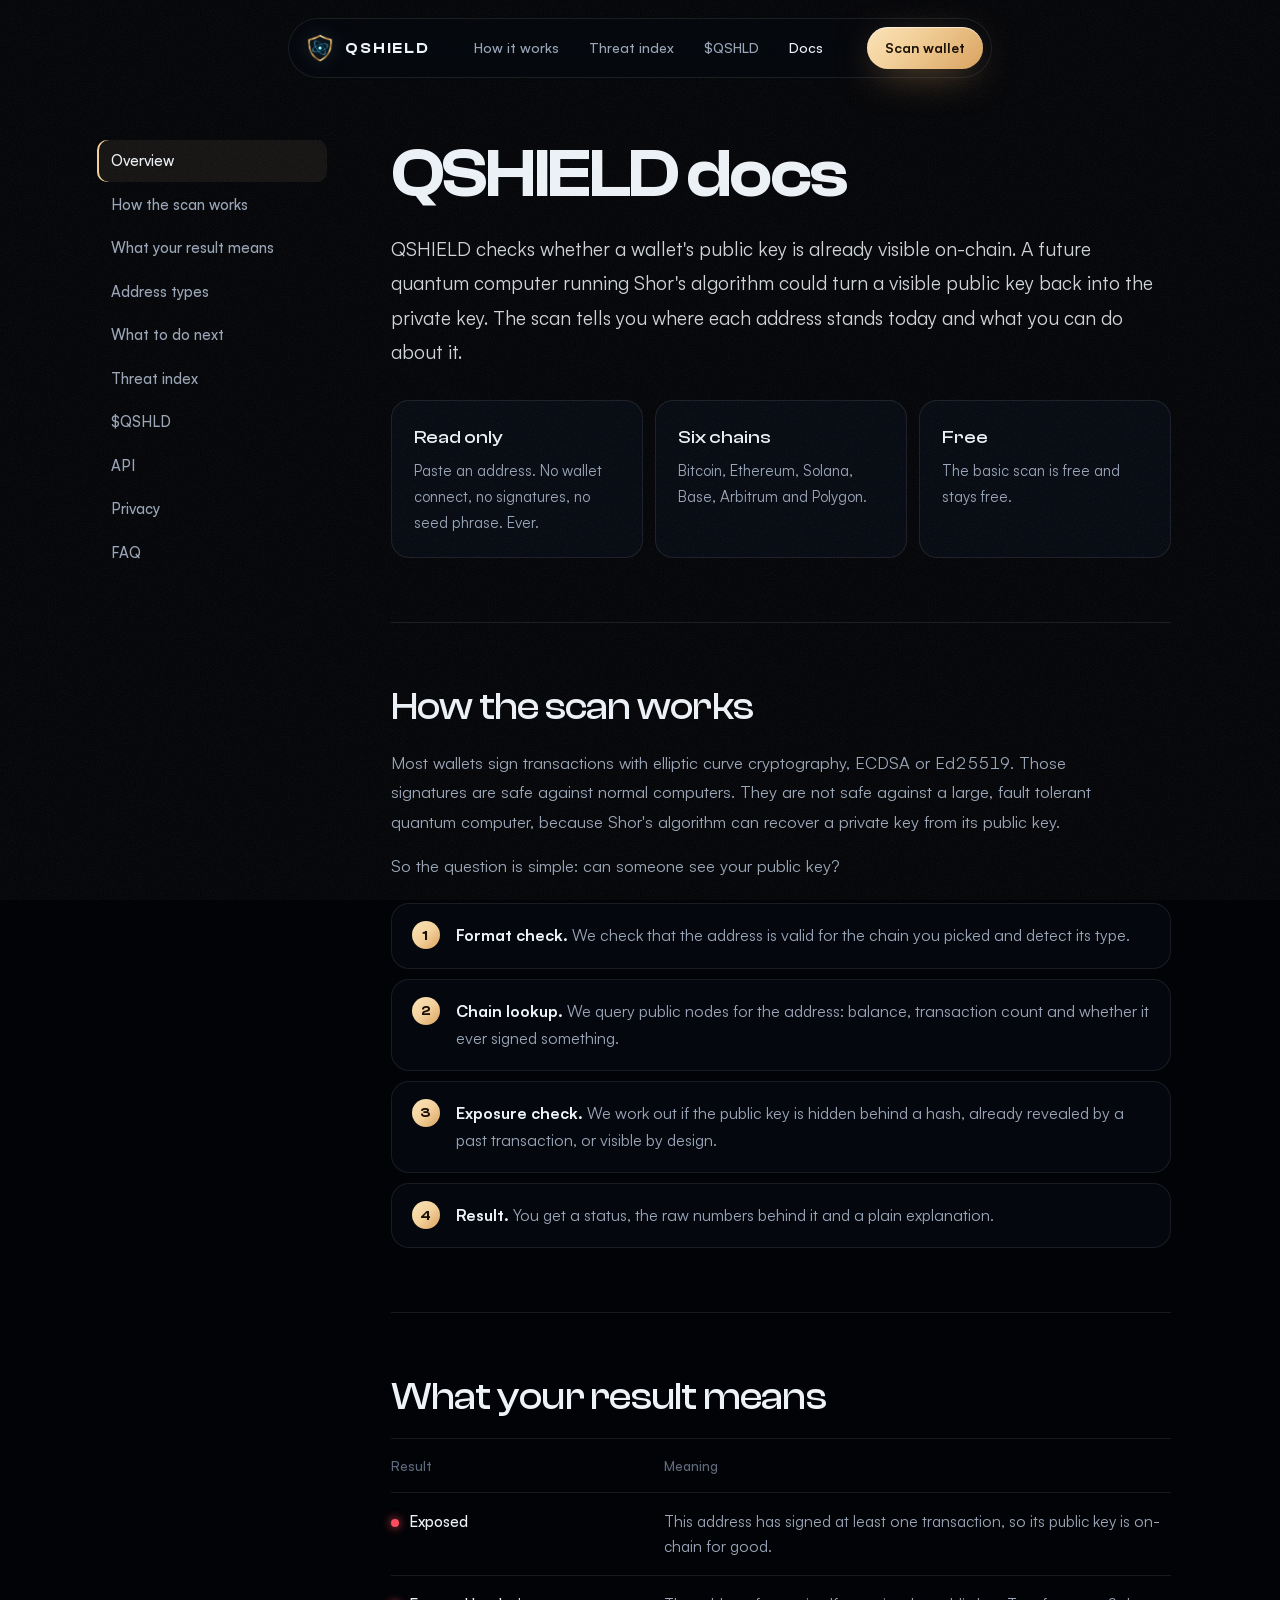
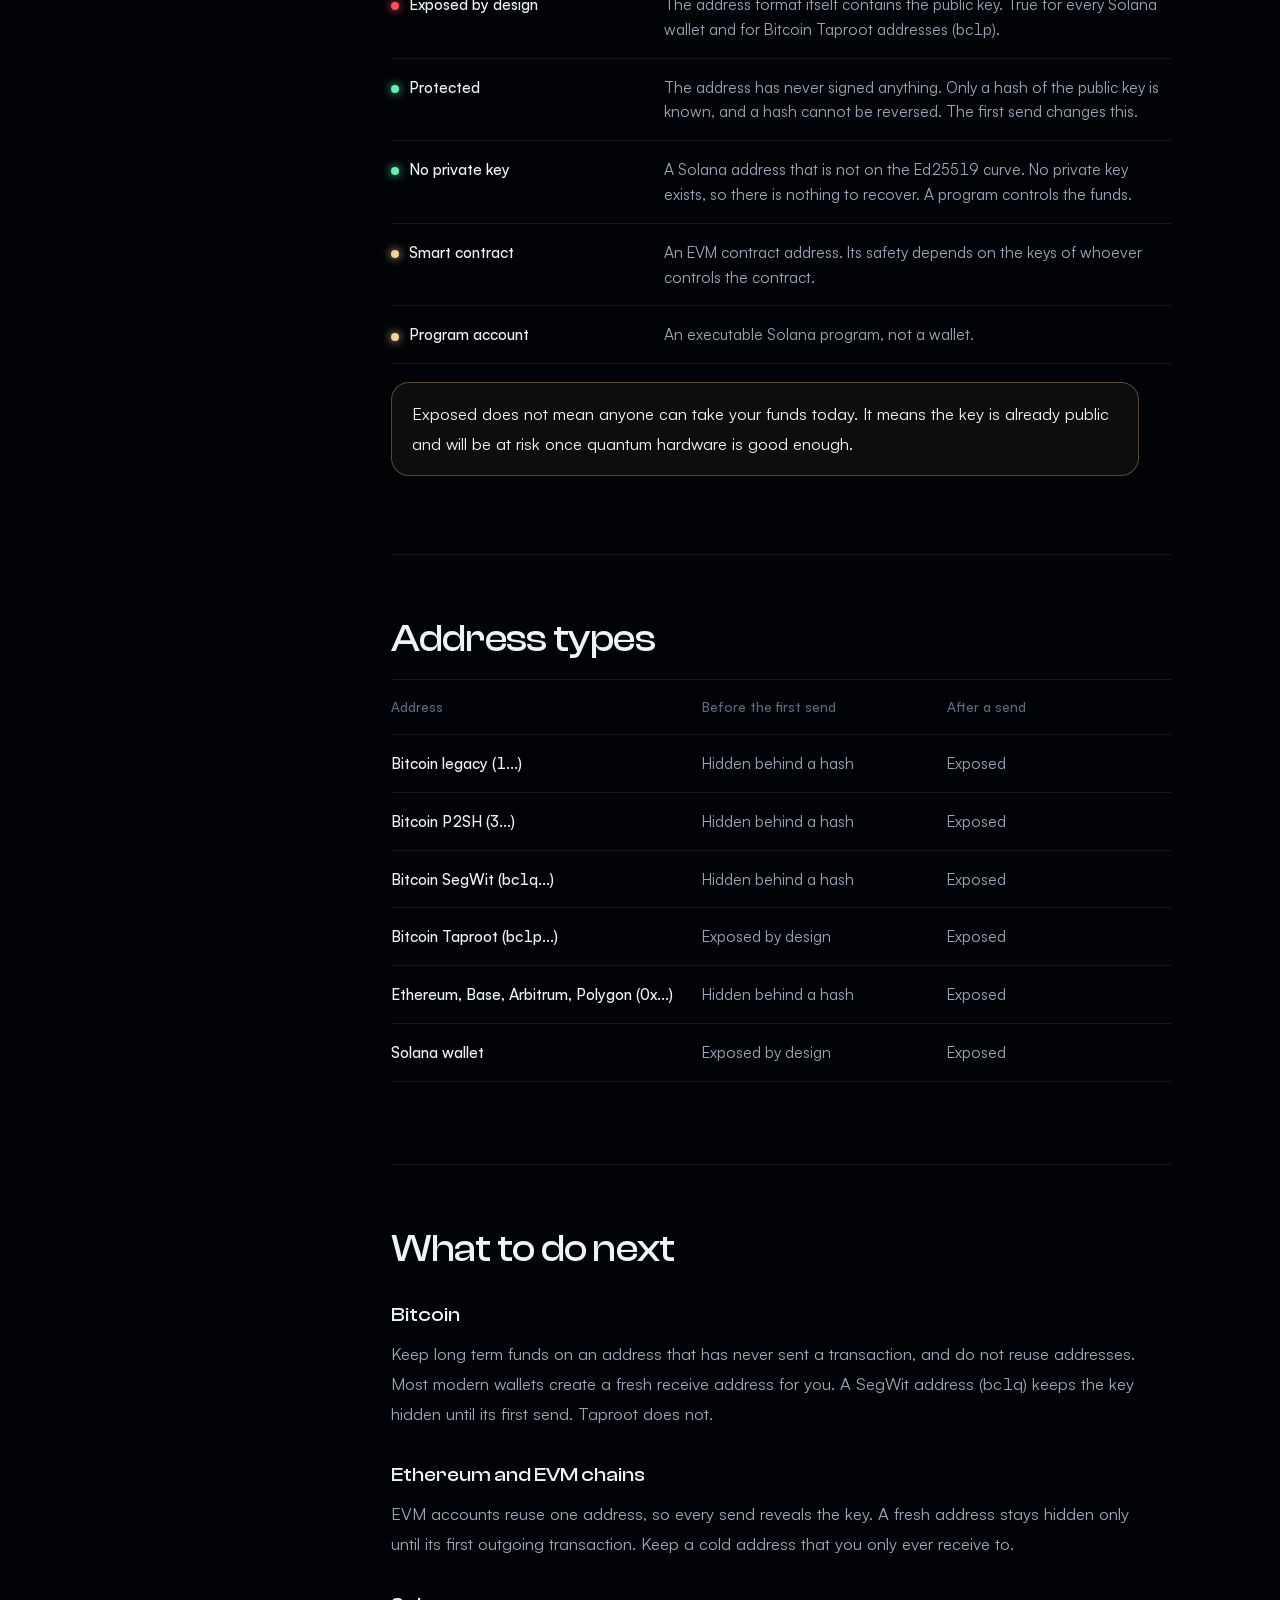
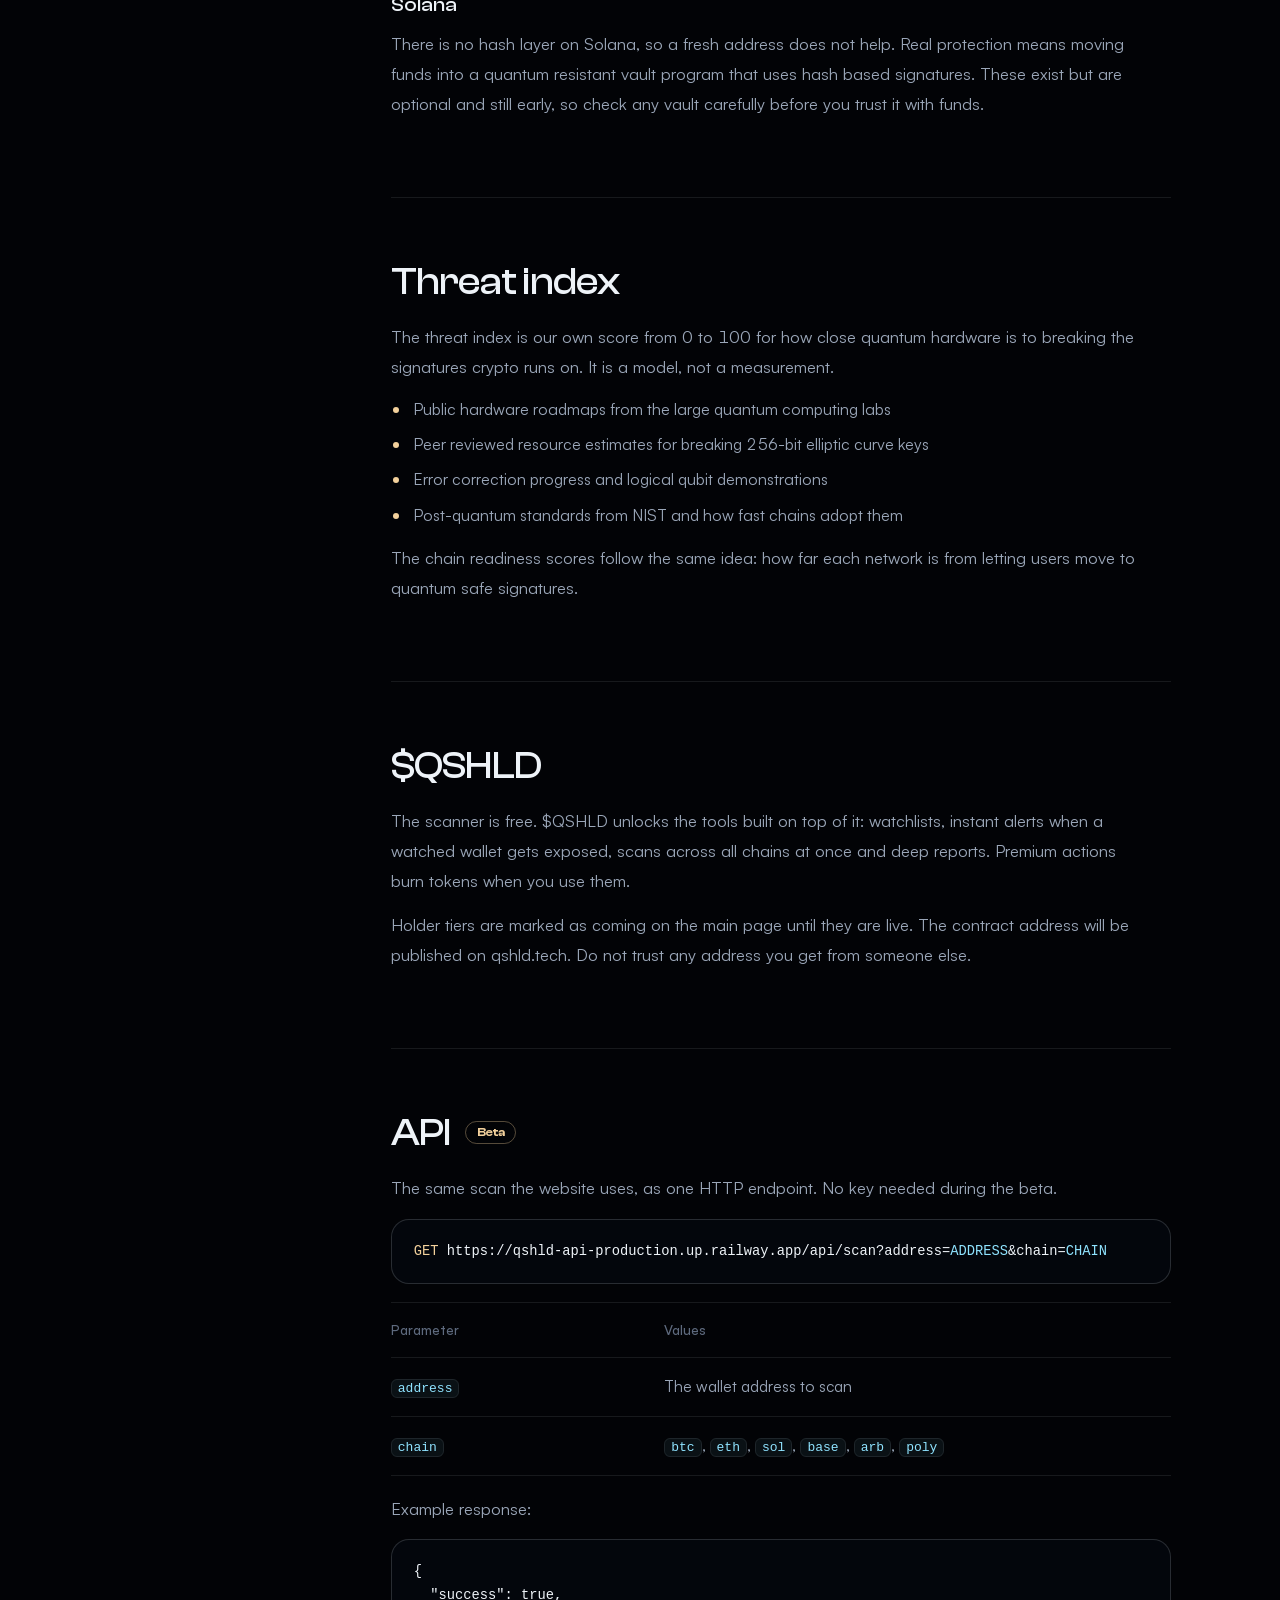
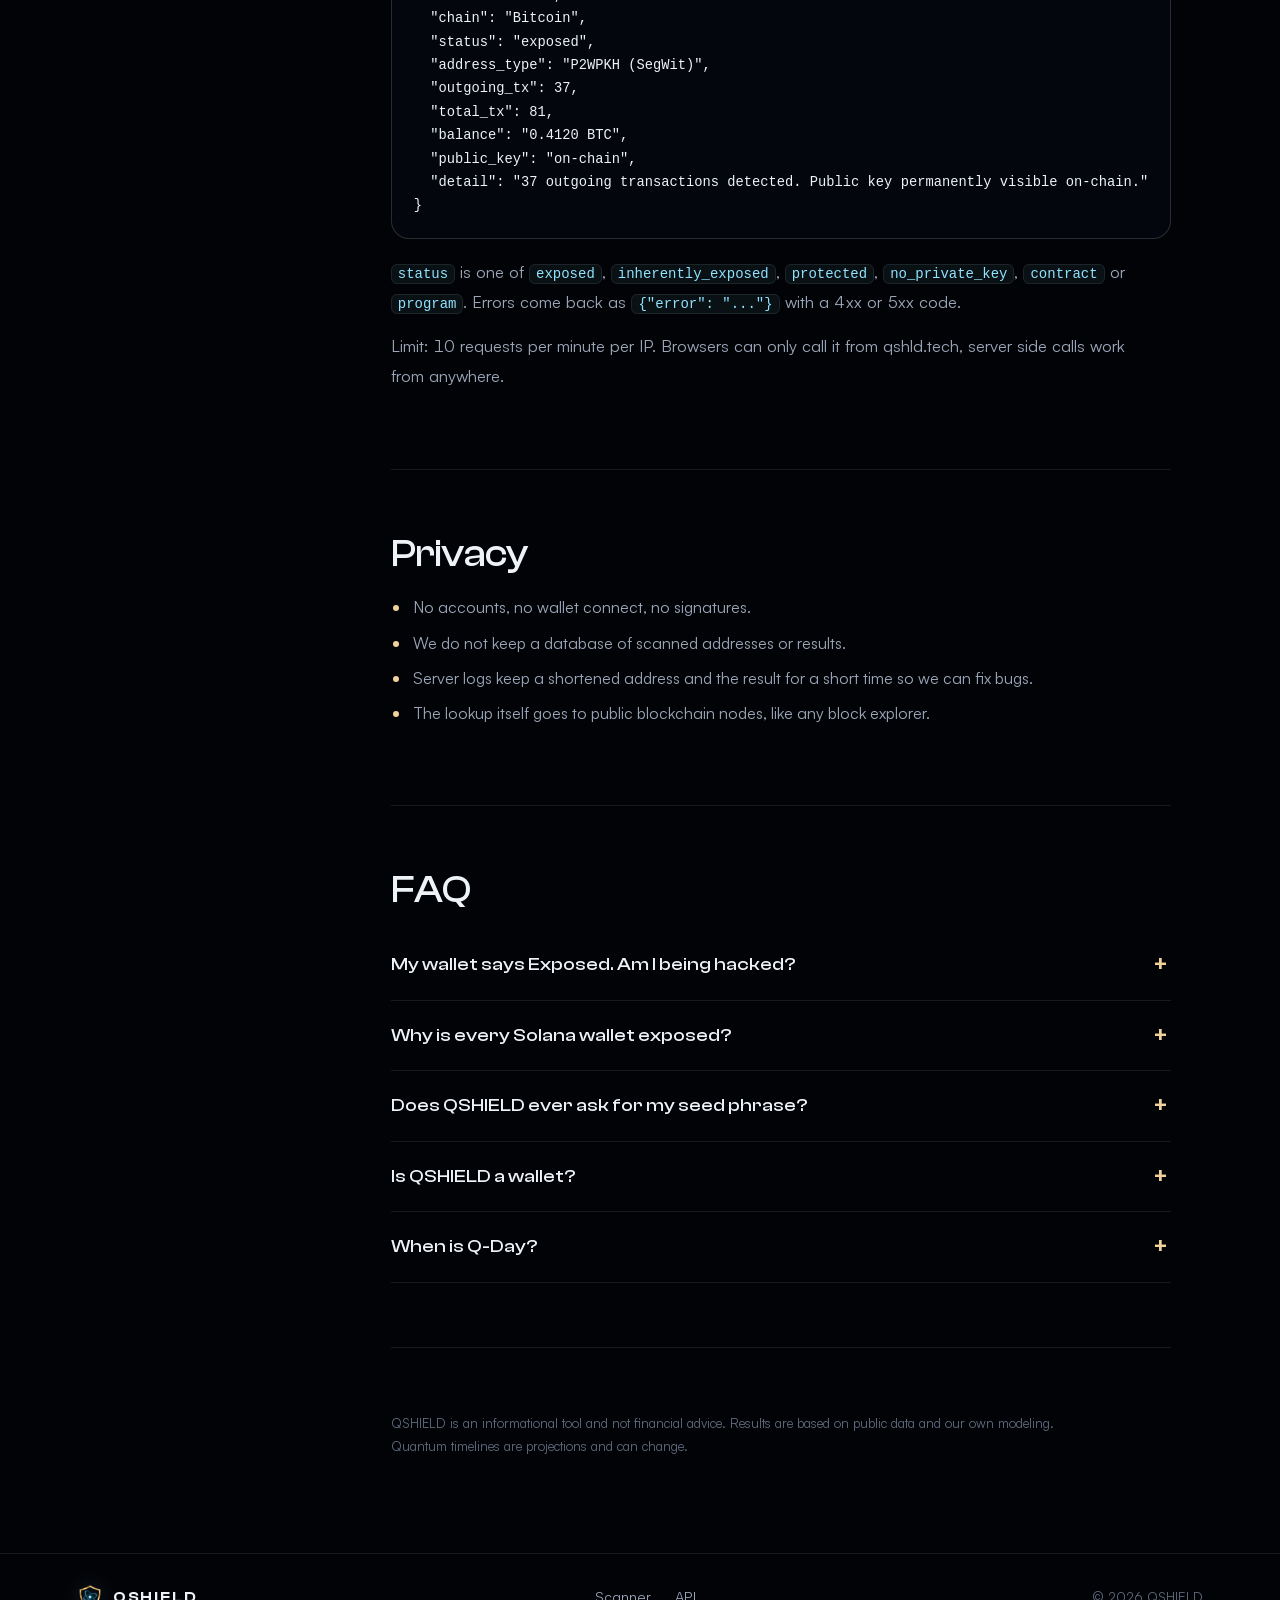
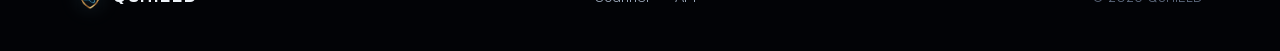
==== commit c37d9565: "Add files via upload" ====
--- a/docs.html
+++ b/docs.html
@@ -19,24 +19,19 @@
 <meta name="twitter:title" content="QSHIELD Docs">
 <meta name="twitter:description" content="How the quantum exposure scanner works and what every result means.">
 <meta name="twitter:image" content="https://qshld.tech/og-image.png">
-<meta name="theme-color" content="#03050A">
+<meta name="theme-color" content="#020306">
 <meta name="color-scheme" content="dark">
 <link rel="icon" href="/favicon.ico" sizes="48x48">
 <link rel="icon" href="/favicon-32x32.png" type="image/png" sizes="32x32">
 <link rel="icon" href="/favicon-16x16.png" type="image/png" sizes="16x16">
 <link rel="apple-touch-icon" href="/apple-touch-icon.png" sizes="180x180">
 <link rel="manifest" href="/site.webmanifest">
-<link rel="preconnect" href="https://fonts.googleapis.com">
-<link rel="preconnect" href="https://fonts.gstatic.com" crossorigin>
-<link href="https://fonts.googleapis.com/css2?family=Sora:wght@300;400;500;600;700;800&family=Geist+Mono:wght@400;500&display=swap" rel="stylesheet">
+<link rel="preload" href="assets/fonts/clash-600.woff2" as="font" type="font/woff2" crossorigin>
 <link rel="stylesheet" href="assets/qs.css">
 <link rel="stylesheet" href="assets/docs.css">
 </head>
-<body class="docs">
-
-<div class="aurora" aria-hidden="true"><i></i><i></i><i></i></div>
+<body>
 <div class="grain" aria-hidden="true"></div>
-
 <header class="nav-wrap">
   <nav class="nav" aria-label="Main">
     <a href="/" class="brand"><img src="assets/logo-128.png" alt="" width="30" height="30"><span>QSHIELD</span></a>
@@ -46,25 +41,14 @@
       <li><a href="/#token">$QSHLD</a></li>
       <li><a href="docs.html" class="on" aria-current="page">Docs</a></li>
     </ul>
-    <a href="/" class="nav-cta">Scan wallet</a>
+    <a href="/" class="btn btn-gold">Scan wallet</a>
   </nav>
 </header>
 
 <div class="doc-wrap">
-  <aside class="doc-side">
-    <nav aria-label="Docs">
-      <a href="#overview">Overview</a>
-      <a href="#how-it-works">How the scan works</a>
-      <a href="#results">What your result means</a>
-      <a href="#address-types">Address types</a>
-      <a href="#next-steps">What to do next</a>
-      <a href="#threat-index">Threat index</a>
-      <a href="#token">$QSHLD</a>
-      <a href="#api">API</a>
-      <a href="#privacy">Privacy</a>
-      <a href="#faq">FAQ</a>
-    </nav>
-  </aside>
+  <aside class="doc-side"><nav aria-label="Docs">
+    <a href="#overview">Overview</a><a href="#how-it-works">How the scan works</a><a href="#results">What your result means</a><a href="#address-types">Address types</a><a href="#next-steps">What to do next</a><a href="#threat-index">Threat index</a><a href="#token">$QSHLD</a><a href="#api">API</a><a href="#privacy">Privacy</a><a href="#faq">FAQ</a>
+  </nav></aside>
 
   <main class="doc">
     <section id="overview">
@@ -79,7 +63,7 @@
 
     <section id="how-it-works">
       <h2>How the scan works</h2>
-      <p>Most wallets sign transactions with elliptic curve cryptography (ECDSA or Ed25519 today). Those signatures are safe against normal computers. They are not safe against a large, fault tolerant quantum computer, because Shor's algorithm can recover a private key from its public key.</p>
+      <p>Most wallets sign transactions with elliptic curve cryptography, ECDSA or Ed25519. Those signatures are safe against normal computers. They are not safe against a large, fault tolerant quantum computer, because Shor's algorithm can recover a private key from its public key.</p>
       <p>So the question is simple: can someone see your public key?</p>
       <ol class="steps">
         <li><b>Format check.</b> We check that the address is valid for the chain you picked and detect its type.</li>
@@ -129,7 +113,6 @@
     <section id="threat-index">
       <h2>Threat index</h2>
       <p>The threat index is our own score from 0 to 100 for how close quantum hardware is to breaking the signatures crypto runs on. It is a model, not a measurement.</p>
-      <p>Inputs we track:</p>
       <ul class="list">
         <li>Public hardware roadmaps from the large quantum computing labs</li>
         <li>Peer reviewed resource estimates for breaking 256-bit elliptic curve keys</li>
@@ -142,7 +125,7 @@
     <section id="token">
       <h2>$QSHLD</h2>
       <p>The scanner is free. $QSHLD unlocks the tools built on top of it: watchlists, instant alerts when a watched wallet gets exposed, scans across all chains at once and deep reports. Premium actions burn tokens when you use them.</p>
-      <p>Holder tiers and their features are marked as coming on the main page until they are live. The contract address will be published on qshld.tech. Do not trust any address you get from someone else.</p>
+      <p>Holder tiers are marked as coming on the main page until they are live. The contract address will be published on qshld.tech. Do not trust any address you get from someone else.</p>
     </section>
 
     <section id="api">
@@ -195,13 +178,9 @@
 
 <footer class="foot">
   <a href="/" class="brand"><img src="assets/logo-128.png" alt="" width="26" height="26"><span>QSHIELD</span></a>
-  <nav class="foot-links" aria-label="Footer">
-    <a href="/">Scanner</a>
-    <a href="docs.html#api">API</a>
-  </nav>
+  <nav class="foot-links" aria-label="Footer"><a href="/">Scanner</a><a href="docs.html#api">API</a></nav>
   <span class="foot-c">&copy; 2026 QSHIELD</span>
 </footer>
-
 <script src="assets/docs.js"></script>
 </body>
 </html>
--- a/assets/qs.css
+++ b/assets/qs.css
@@ -1,368 +1,296 @@
+@font-face{font-family:'Clash';src:url(fonts/clash-500.woff2) format('woff2');font-weight:500;font-display:swap}
+@font-face{font-family:'Clash';src:url(fonts/clash-600.woff2) format('woff2');font-weight:600;font-display:swap}
+@font-face{font-family:'Satoshi';src:url(fonts/satoshi-400.woff2) format('woff2');font-weight:400;font-display:swap}
+@font-face{font-family:'Satoshi';src:url(fonts/satoshi-500.woff2) format('woff2');font-weight:500;font-display:swap}
+@font-face{font-family:'Satoshi';src:url(fonts/satoshi-700.woff2) format('woff2');font-weight:700;font-display:swap}
 *,*::before,*::after{margin:0;padding:0;box-sizing:border-box}
-
+[hidden]{display:none!important}
 :root{
-  --void:#03050A;
-  --cryo:#0A1222;
-  --cryo-2:#101C33;
-  --line:rgba(143,227,255,.12);
-  --line-2:rgba(143,227,255,.22);
-  --frost:#E6EEF7;
-  --mist:#8D9BB3;
-  --dim:#56637C;
-  --ice:#8FE3FF;
-  --copper:#D9A25F;
-  --copper-hi:#F6D29A;
-  --copper-lo:#8A5A2B;
-  --plasma:#7B5CFF;
-  --alarm:#FF4D5E;
-  --safe:#5CF2B5;
-  --f:'Sora',system-ui,sans-serif;
-  --m:'Geist Mono',ui-monospace,monospace;
-  --ease:cubic-bezier(.16,1,.3,1);
-  --r-lg:28px;--r-md:18px;--r-sm:12px;
-}
-
-html{scroll-behavior:smooth;-webkit-text-size-adjust:100%}
-body{background:var(--void);color:var(--frost);font-family:var(--f);font-weight:300;line-height:1.6;overflow-x:hidden;-webkit-font-smoothing:antialiased}
-img,video,canvas,svg{display:block;max-width:100%}
-a{color:inherit}
-button{font:inherit;color:inherit;cursor:pointer;border:0;background:none}
-:focus-visible{outline:2px solid var(--ice);outline-offset:3px;border-radius:6px}
+  --void:#020306;--ink:#070B14;--panel:rgba(9,14,26,.62);
+  --line:rgba(230,238,247,.09);--line-2:rgba(230,238,247,.16);
+  --frost:#EEF3F8;--mist:#9AA6B8;--dim:#5E6A7E;
+  --ice:#8FE3FF;--copper:#D9A25F;--gold:#F3D19C;--copper-lo:#8A5A2B;
+  --alarm:#FF4D5E;--safe:#5CF2B5;
+  --d:'Clash',system-ui,sans-serif;--f:'Satoshi',system-ui,sans-serif;
+  --ease:cubic-bezier(.19,1,.22,1);--r:22px;
+}
+html{-webkit-text-size-adjust:100%}
+html.lenis,html.lenis body{height:auto}
+.lenis.lenis-smooth{scroll-behavior:auto!important}
+body{background:var(--void);color:var(--frost);font-family:var(--f);font-weight:400;line-height:1.6;overflow-x:hidden;-webkit-font-smoothing:antialiased;font-feature-settings:"ss01","tnum"}
+img,video{display:block;max-width:100%}
+a{color:inherit}button{font:inherit;color:inherit;cursor:pointer;border:0;background:none}
+:focus-visible{outline:2px solid var(--ice);outline-offset:3px;border-radius:8px}
+::selection{background:var(--gold);color:var(--void)}
 .sr{position:absolute;width:1px;height:1px;overflow:hidden;clip:rect(0 0 0 0)}
-::selection{background:var(--copper);color:var(--void)}
-
-/* ---------- boot ---------- */
-.boot{position:fixed;inset:0;z-index:200;background:var(--void);display:grid;place-items:center;transition:opacity .7s var(--ease),visibility .7s}
-.boot.done{opacity:0;visibility:hidden}
-.boot-in{display:flex;flex-direction:column;align-items:center;gap:22px;width:min(300px,80vw)}
-.boot-logo{width:64px;height:64px;animation:bootspin 2.4s var(--ease) infinite}
-@keyframes bootspin{0%{transform:rotateY(0)}100%{transform:rotateY(360deg)}}
-.boot-line{font-family:var(--m);font-size:.78rem;color:var(--mist);letter-spacing:.02em;height:1.2em}
-.boot-bar{width:100%;height:2px;background:var(--line);border-radius:2px;overflow:hidden}
-.boot-bar i{display:block;height:100%;width:0;background:linear-gradient(90deg,var(--ice),var(--copper));transition:width .25s linear}
-
-/* ---------- ambient ---------- */
-.aurora{position:fixed;inset:-20vmax;z-index:0;pointer-events:none;filter:blur(90px) saturate(1.2);opacity:.55}
-.aurora i{position:absolute;border-radius:50%;mix-blend-mode:screen}
-.aurora i:nth-child(1){width:60vmax;height:42vmax;left:10%;top:-5%;background:radial-gradient(closest-side,rgba(123,92,255,.55),transparent);animation:au1 22s ease-in-out infinite alternate}
-.aurora i:nth-child(2){width:52vmax;height:40vmax;right:0;top:20%;background:radial-gradient(closest-side,rgba(143,227,255,.35),transparent);animation:au2 26s ease-in-out infinite alternate}
-.aurora i:nth-child(3){width:48vmax;height:36vmax;left:30%;bottom:0;background:radial-gradient(closest-side,rgba(217,162,95,.28),transparent);animation:au3 30s ease-in-out infinite alternate}
-@keyframes au1{to{transform:translate(18vmax,10vmax) rotate(25deg)}}
-@keyframes au2{to{transform:translate(-20vmax,12vmax) scale(1.2)}}
-@keyframes au3{to{transform:translate(10vmax,-14vmax) rotate(-20deg)}}
-.grain{position:fixed;inset:0;z-index:90;pointer-events:none;opacity:.06;background-image:url("data:image/svg+xml,%3Csvg xmlns='http://www.w3.org/2000/svg' width='200' height='200'%3E%3Cfilter id='n'%3E%3CfeTurbulence type='fractalNoise' baseFrequency='.9' numOctaves='3' stitchTiles='stitch'/%3E%3C/filter%3E%3Crect width='100%25' height='100%25' filter='url(%23n)'/%3E%3C/svg%3E")}
-#spark{position:fixed;inset:0;z-index:95;pointer-events:none;width:100vw;height:100vh}
+.grain{position:fixed;inset:0;z-index:90;pointer-events:none;opacity:.07;background-image:url("data:image/svg+xml,%3Csvg xmlns='http://www.w3.org/2000/svg' width='220' height='220'%3E%3Cfilter id='n'%3E%3CfeTurbulence type='fractalNoise' baseFrequency='.85' numOctaves='3' stitchTiles='stitch'/%3E%3C/filter%3E%3Crect width='100%25' height='100%25' filter='url(%23n)'/%3E%3C/svg%3E")}
 .progress{position:fixed;top:0;left:0;right:0;height:2px;z-index:120;pointer-events:none}
-.progress i{display:block;height:100%;width:100%;transform-origin:0 50%;transform:scaleX(0);background:linear-gradient(90deg,var(--ice),var(--plasma),var(--copper))}
-
-main,.foot{position:relative;z-index:2}
-
-/* ---------- nav ---------- */
-.nav-wrap{position:fixed;top:16px;left:0;right:0;z-index:100;display:flex;justify-content:center;padding:0 16px;pointer-events:none}
-.nav{pointer-events:auto;display:flex;align-items:center;gap:28px;padding:8px 8px 8px 18px;border-radius:999px;background:rgba(10,18,34,.55);border:1px solid var(--line);backdrop-filter:blur(18px) saturate(1.4);-webkit-backdrop-filter:blur(18px) saturate(1.4);box-shadow:0 10px 40px rgba(0,0,0,.35),inset 0 1px 0 rgba(255,255,255,.06)}
-.brand img{filter:drop-shadow(0 0 8px rgba(143,227,255,.35))}
-.brand{display:flex;align-items:center;gap:10px;text-decoration:none;font-weight:700;letter-spacing:.14em;font-size:.86rem}
-.nav-links{display:flex;gap:4px;list-style:none}
-.nav-links a{display:block;padding:8px 14px;border-radius:999px;text-decoration:none;font-size:.84rem;color:var(--mist);transition:color .3s,background .3s}
-.nav-links a:hover{color:var(--frost);background:rgba(143,227,255,.07)}
-.nav-cta{padding:10px 20px;border-radius:999px;text-decoration:none;font-size:.84rem;font-weight:600;color:var(--void);background:linear-gradient(135deg,var(--copper-hi),var(--copper));box-shadow:0 0 24px rgba(217,162,95,.35);transition:transform .3s var(--ease),box-shadow .3s}
-.nav-cta:hover{transform:translateY(-1px);box-shadow:0 0 36px rgba(217,162,95,.55)}
-
-/* ---------- hero ---------- */
-.hero{position:relative;min-height:100svh;display:flex;flex-direction:column;justify-content:center;padding:130px 6vw 90px;overflow:hidden}
-#qubit{position:absolute;top:0;right:-8vw;width:min(1000px,85vw);height:100%;z-index:1;pointer-events:none}
-.hero-shade{position:absolute;inset:0;z-index:2;pointer-events:none;background:radial-gradient(ellipse 60% 70% at 20% 55%,rgba(3,5,10,.85),transparent 70%),linear-gradient(180deg,transparent 70%,var(--void))}
-.bgvid{position:absolute;inset:0;width:100%;height:100%;object-fit:cover;opacity:0;transition:opacity 1.6s var(--ease);z-index:0}
-.bgvid.ready{opacity:.55}
-.bgvid.soft.ready{opacity:.22}
-.hero .bgvid.ready ~ #qubit{opacity:.75}
-.hero-in{position:relative;z-index:3;max-width:760px}
-
-.pill{display:inline-flex;align-items:center;gap:10px;padding:7px 14px 7px 10px;border-radius:999px;border:1px solid var(--line-2);background:rgba(143,227,255,.05);font-family:var(--m);font-size:.76rem;color:var(--ice);text-decoration:none;margin-bottom:30px;opacity:0;animation:fade .9s .2s var(--ease) forwards}
-.pulse{width:8px;height:8px;border-radius:50%;background:var(--ice);box-shadow:0 0 0 0 rgba(143,227,255,.6);animation:pulse 2s infinite}
+.progress i{display:block;height:100%;transform-origin:0 50%;transform:scaleX(0);background:linear-gradient(90deg,var(--copper),var(--gold),var(--ice))}
+
+/* intro */
+.intro{position:fixed;inset:0;z-index:200;background:var(--void);display:grid;place-items:center;transition:clip-path 1.1s var(--ease);clip-path:inset(0 0 0 0)}
+.intro.out{clip-path:inset(0 0 100% 0)}
+.intro-in{display:flex;flex-direction:column;align-items:center;gap:26px}
+.intro img{width:74px;height:74px;opacity:0;transform:scale(.9);animation:introLogo .9s .1s var(--ease) forwards;filter:drop-shadow(0 0 24px rgba(143,227,255,.35))}
+.intro-line{width:180px;height:1px;background:var(--line);overflow:hidden}
+.intro-line i{display:block;height:100%;width:100%;transform:scaleX(0);transform-origin:0 50%;background:linear-gradient(90deg,var(--copper),var(--gold));animation:introBar 1s .25s var(--ease) forwards}
+@keyframes introLogo{to{opacity:1;transform:none}}
+@keyframes introBar{to{transform:none}}
+
+/* media */
+.media{position:absolute;inset:0;overflow:hidden;background:var(--ink)}
+.media img,.media video{position:absolute;inset:0;width:100%;height:100%;object-fit:cover}
+.media video{opacity:0;transition:opacity 1.2s var(--ease)}
+.media video.ready{opacity:1}
+
+/* nav */
+.nav-wrap{position:fixed;top:18px;left:0;right:0;z-index:100;display:flex;justify-content:center;padding:0 16px;pointer-events:none;transition:transform .6s var(--ease)}
+.nav-wrap.hide{transform:translateY(-120%)}
+.nav{pointer-events:auto;display:flex;align-items:center;gap:30px;padding:8px 8px 8px 16px;border-radius:999px;background:rgba(5,8,15,.5);border:1px solid var(--line);backdrop-filter:blur(22px) saturate(1.5);-webkit-backdrop-filter:blur(22px) saturate(1.5)}
+.brand{display:flex;align-items:center;gap:10px;text-decoration:none;font-family:var(--d);font-weight:600;letter-spacing:.12em;font-size:.95rem}
+.brand img{filter:drop-shadow(0 0 10px rgba(143,227,255,.3))}
+.nav-links{display:flex;gap:2px;list-style:none}
+.nav-links a{display:block;padding:8px 14px;border-radius:999px;text-decoration:none;font-size:.88rem;font-weight:500;color:var(--mist);transition:color .3s}
+.nav-links a:hover,.nav-links a.on{color:var(--frost)}
+.btn{position:relative;display:inline-flex;align-items:center;justify-content:center;gap:10px;padding:13px 24px;border-radius:999px;font-weight:700;font-size:.92rem;text-decoration:none;overflow:hidden;transition:transform .5s var(--ease),box-shadow .5s var(--ease)}
+.btn::after{content:"";position:absolute;inset:0;background:linear-gradient(105deg,transparent 35%,rgba(255,255,255,.55) 50%,transparent 65%);transform:translateX(-120%);transition:transform .9s var(--ease)}
+.btn:hover::after{transform:translateX(120%)}
+.btn-gold{color:#1A1006;background:linear-gradient(135deg,#FBE3B8,var(--gold) 35%,var(--copper) 100%);box-shadow:0 10px 40px -10px rgba(217,162,95,.6),inset 0 1px 0 rgba(255,255,255,.6)}
+.btn-gold:hover{box-shadow:0 14px 60px -8px rgba(217,162,95,.75),inset 0 1px 0 rgba(255,255,255,.6)}
+.btn-ghost{color:var(--frost);border:1px solid var(--line-2);background:rgba(255,255,255,.03);backdrop-filter:blur(10px)}
+.btn-ghost:hover{border-color:rgba(243,209,156,.5)}
+.nav .btn{padding:10px 18px;font-size:.86rem}
+
+/* type */
+.eyebrow{display:inline-flex;align-items:center;gap:10px;font-size:.86rem;font-weight:500;color:var(--gold)}
+.eyebrow i{width:7px;height:7px;border-radius:50%;background:var(--ice);box-shadow:0 0 0 0 rgba(143,227,255,.6);animation:pulse 2.2s infinite}
 @keyframes pulse{70%{box-shadow:0 0 0 10px rgba(143,227,255,0)}100%{box-shadow:0 0 0 0 rgba(143,227,255,0)}}
-
-.hero-title{font-weight:700;font-size:clamp(2.7rem,7.2vw,6.4rem);line-height:.98;letter-spacing:-.045em;margin-bottom:28px}
-.ln{display:block;overflow:hidden;padding-bottom:.06em}
-.ln>span{display:inline-block;transform:translateY(110%);animation:rise 1.2s var(--ease) forwards}
-.ln:nth-child(2)>span{animation-delay:.12s}
-.boot-pending .ln>span,.boot-pending .pill,.boot-pending .hero-sub,.boot-pending .scanner{animation-play-state:paused}
-@keyframes rise{to{transform:none}}
-@keyframes fade{to{opacity:1;transform:none}}
-
-.shiny{background:linear-gradient(110deg,var(--frost) 0%,var(--frost) 38%,#fff 46%,var(--ice) 50%,var(--copper-hi) 54%,var(--frost) 62%,var(--frost) 100%);background-size:250% 100%;-webkit-background-clip:text;background-clip:text;color:transparent;animation:rise 1.2s .12s var(--ease) forwards,shine 5.5s 1.4s linear infinite}
-@keyframes shine{from{background-position:100% 0}to{background-position:-150% 0}}
-.shiny-cu{background:linear-gradient(110deg,var(--copper-lo),var(--copper) 30%,var(--copper-hi) 48%,#fff 50%,var(--copper-hi) 52%,var(--copper) 70%,var(--copper-lo));background-size:250% 100%;-webkit-background-clip:text;background-clip:text;color:transparent;animation:shine 6s linear infinite}
-
-.hero-sub{max-width:560px;font-size:clamp(1rem,1.25vw,1.12rem);color:var(--mist);line-height:1.75;margin-bottom:40px;opacity:0;transform:translateY(16px);animation:fade 1s .45s var(--ease) forwards}
-
-/* ---------- scanner ---------- */
-.scanner{max-width:680px;opacity:0;transform:translateY(16px);animation:fade 1s .6s var(--ease) forwards}
+.h-xl{font-family:var(--d);font-weight:600;font-size:clamp(3rem,8.2vw,8.6rem);line-height:.92;letter-spacing:-.035em}
+.h-lg{font-family:var(--d);font-weight:600;font-size:clamp(2.3rem,5.2vw,5rem);line-height:.98;letter-spacing:-.03em}
+.h-md{font-family:var(--d);font-weight:500;font-size:clamp(1.7rem,3vw,2.8rem);line-height:1.04;letter-spacing:-.02em}
+.gold-text{background:linear-gradient(100deg,#FBE3B8 0%,var(--gold) 30%,#fff 48%,var(--gold) 56%,var(--copper) 100%);background-size:220% 100%;-webkit-background-clip:text;background-clip:text;color:transparent;animation:sheen 7s linear infinite}
+@keyframes sheen{from{background-position:120% 0}to{background-position:-120% 0}}
+.lede{font-size:clamp(1.02rem,1.3vw,1.2rem);color:var(--mist);line-height:1.7;max-width:52ch}
+.split .w{display:inline-block;overflow:hidden;vertical-align:top;padding-bottom:.08em;margin-bottom:-.08em}
+.split .w>span{display:inline-block;transform:translateY(105%);transition:transform 1.3s var(--ease);transition-delay:calc(var(--i)*55ms + var(--base,0ms))}
+.split.in .w>span{transform:none}
+.rv{opacity:0;transform:translateY(40px);transition:opacity 1.2s var(--ease),transform 1.2s var(--ease);transition-delay:var(--d,0s)}
+.rv.in{opacity:1;transform:none}
+
+/* hero */
+.hero{position:relative;min-height:100svh;display:flex;align-items:flex-end;padding:140px 6vw 9vh;overflow:hidden}
+.hero .media{z-index:0}
+.hero .media img,.hero .media video{transform:scale(1.12) translate3d(var(--px,0),var(--py,0),0);transition:opacity 1.2s var(--ease),transform 1.6s var(--ease);object-position:62% 50%}
+.hero-veil{position:absolute;inset:0;z-index:1;background:linear-gradient(90deg,rgba(2,3,6,.94) 0%,rgba(2,3,6,.72) 34%,rgba(2,3,6,.12) 70%,rgba(2,3,6,.3) 100%),linear-gradient(180deg,rgba(2,3,6,.45) 0%,transparent 30%,transparent 62%,var(--void) 100%)}
+.hero-tint{position:absolute;inset:0;z-index:1;opacity:0;transition:opacity 1.2s var(--ease);mix-blend-mode:color;pointer-events:none}
+.hero.t-exposed .hero-tint{opacity:.55;background:radial-gradient(ellipse at 70% 45%,#ff2a3d,transparent 70%)}
+.hero.t-protected .hero-tint{opacity:.45;background:radial-gradient(ellipse at 70% 45%,#2affb0,transparent 70%)}
+.hero.t-scanning .hero-tint{opacity:.5;background:radial-gradient(ellipse at 70% 45%,#7b5cff,transparent 70%)}
+.hero-in{position:relative;z-index:2;width:100%;max-width:880px}
+.hero .eyebrow{margin-bottom:28px}
+.hero .h-xl{margin-bottom:30px}
+.hero .lede{margin-bottom:38px}
+
+/* scanner */
+.scanner{max-width:700px}
 .chains{display:flex;flex-wrap:wrap;gap:6px;margin-bottom:12px}
-.chip{padding:8px 15px;border-radius:999px;border:1px solid var(--line);background:rgba(10,18,34,.5);font-family:var(--m);font-size:.78rem;color:var(--mist);transition:all .25s var(--ease)}
-.chip:hover{color:var(--frost);border-color:var(--line-2)}
-.chip.on{color:var(--void);background:var(--ice);border-color:var(--ice);box-shadow:0 0 22px rgba(143,227,255,.4)}
-.scan-row{position:relative;display:flex;gap:6px;padding:6px;border-radius:20px;background:rgba(10,18,34,.72);border:1px solid var(--line-2);backdrop-filter:blur(14px);-webkit-backdrop-filter:blur(14px);transition:border-color .3s,box-shadow .3s}
-.scan-row:focus-within{border-color:rgba(143,227,255,.5);box-shadow:0 0 0 4px rgba(143,227,255,.08),0 0 60px rgba(143,227,255,.12)}
-.scan-row::before{content:"";position:absolute;inset:-1px;border-radius:21px;padding:1px;background:conic-gradient(from var(--a,0deg),transparent 0 70%,var(--ice) 80%,var(--copper) 90%,transparent 100%);-webkit-mask:linear-gradient(#000 0 0) content-box,linear-gradient(#000 0 0);-webkit-mask-composite:xor;mask-composite:exclude;opacity:0;transition:opacity .3s;pointer-events:none}
-.scanning .scan-row::before{opacity:1;animation:spin 1.4s linear infinite}
+.chip{padding:8px 16px;border-radius:999px;border:1px solid var(--line-2);background:rgba(5,8,15,.45);backdrop-filter:blur(10px);font-size:.84rem;font-weight:500;color:var(--mist);transition:all .4s var(--ease)}
+.chip:hover{color:var(--frost)}
+.chip.on{color:#1A1006;background:var(--gold);border-color:var(--gold)}
+.scan-row{position:relative;display:flex;gap:6px;padding:6px;border-radius:20px;background:rgba(5,8,15,.6);border:1px solid var(--line-2);backdrop-filter:blur(24px) saturate(1.4);-webkit-backdrop-filter:blur(24px) saturate(1.4);box-shadow:0 30px 80px -30px rgba(0,0,0,.8);transition:border-color .4s,box-shadow .4s}
+.scan-row:focus-within{border-color:rgba(243,209,156,.45);box-shadow:0 0 0 5px rgba(243,209,156,.06),0 30px 80px -30px rgba(0,0,0,.8)}
+.scan-row::before{content:"";position:absolute;inset:-1px;border-radius:21px;padding:1px;background:conic-gradient(from var(--a,0deg),transparent 0 65%,var(--gold) 80%,var(--ice) 90%,transparent 100%);-webkit-mask:linear-gradient(#000 0 0) content-box,linear-gradient(#000 0 0);-webkit-mask-composite:xor;mask-composite:exclude;opacity:0;transition:opacity .4s;pointer-events:none}
+.scanning .scan-row::before{opacity:1;animation:spin 1.3s linear infinite}
 @property --a{syntax:'<angle>';inherits:false;initial-value:0deg}
 @keyframes spin{to{--a:360deg}}
-.scan-input{flex:1;min-width:0;background:transparent;border:0;outline:0;padding:14px 14px;font-family:var(--m);font-size:.9rem;color:var(--frost)}
-.scan-input::placeholder{color:var(--dim)}
-.scan-btn{position:relative;overflow:hidden;padding:0 26px;border-radius:14px;font-weight:600;font-size:.92rem;color:var(--void);background:linear-gradient(135deg,#C9F3FF,var(--ice));white-space:nowrap;transition:transform .25s var(--ease),box-shadow .25s}
-.scan-btn::after{content:"";position:absolute;inset:0;background:linear-gradient(100deg,transparent 30%,rgba(255,255,255,.7) 50%,transparent 70%);transform:translateX(-120%);transition:transform .8s var(--ease)}
-.scan-btn:hover{transform:translateY(-1px);box-shadow:0 0 34px rgba(143,227,255,.45)}
-.scan-btn:hover::after{transform:translateX(120%)}
-.scan-btn[disabled]{opacity:.7;cursor:progress}
-.scan-note{margin-top:12px;font-size:.8rem;color:var(--dim)}
-.scan-err{margin-top:12px;font-size:.86rem;color:var(--alarm)}
-
-/* ---------- report ---------- */
-.report-wrap{position:relative;z-index:3;max-width:760px;margin-top:28px}
-.report{position:relative;border-radius:var(--r-lg);background:linear-gradient(180deg,rgba(16,28,51,.85),rgba(10,18,34,.9));border:1px solid var(--line-2);padding:28px;overflow:hidden;backdrop-filter:blur(16px);-webkit-backdrop-filter:blur(16px);animation:pop .6s var(--ease)}
-@keyframes pop{from{opacity:0;transform:translateY(14px) scale(.98)}}
-.report::before{content:"";position:absolute;inset:0;pointer-events:none;background:radial-gradient(500px 220px at 0 0,var(--glow,rgba(143,227,255,.18)),transparent 70%)}
-.report.exposed{--glow:rgba(255,77,94,.28);border-color:rgba(255,77,94,.4)}
-.report.protected{--glow:rgba(92,242,181,.22);border-color:rgba(92,242,181,.35)}
-.report.neutral{--glow:rgba(217,162,95,.22)}
-.term{font-family:var(--m);font-size:.84rem;color:var(--mist);display:grid;gap:6px}
-.term div{opacity:0;animation:fade .35s var(--ease) forwards}
-.term .ok{color:var(--ice)}
-.term .cur::after{content:"_";animation:blink 1s steps(1) infinite;color:var(--ice)}
+.scan-input{flex:1;min-width:0;background:transparent;border:0;outline:0;padding:15px 16px;font-family:var(--f);font-size:1rem;font-weight:500;color:var(--frost);letter-spacing:.01em}
+.scan-input::placeholder{color:var(--dim);font-weight:400}
+.scan-row .btn{border-radius:14px;padding:0 28px}
+.scan-note{margin-top:12px;font-size:.84rem;color:var(--dim)}
+.scan-err{margin-top:12px;font-size:.9rem;color:var(--alarm)}
+.report-wrap{margin-top:22px;max-width:760px}
+.report{position:relative;border-radius:var(--r);background:rgba(5,8,15,.72);border:1px solid var(--line-2);padding:28px;overflow:hidden;backdrop-filter:blur(26px);-webkit-backdrop-filter:blur(26px);animation:pop .8s var(--ease)}
+@keyframes pop{from{opacity:0;transform:translateY(16px)}}
+.report.exposed{border-color:rgba(255,77,94,.45)}
+.report.protected{border-color:rgba(92,242,181,.4)}
+.term{font-size:.92rem;color:var(--mist);display:grid;gap:7px}
+.term div{opacity:0;animation:pop .5s var(--ease) forwards}
+.term .ok{color:var(--frost)}
+.term .ok::after{content:"  done";color:var(--safe)}
+.term .cur::after{content:"_";animation:blink 1s steps(1) infinite;color:var(--gold)}
 @keyframes blink{50%{opacity:0}}
-.r-head{display:flex;align-items:center;justify-content:space-between;gap:16px;flex-wrap:wrap;margin-bottom:18px;position:relative}
-.r-chain{font-family:var(--m);font-size:.8rem;color:var(--mist)}
-.r-status{font-weight:800;font-size:clamp(2rem,5vw,3.2rem);letter-spacing:-.04em;line-height:1}
-.exposed .r-status{color:var(--alarm);text-shadow:0 0 40px rgba(255,77,94,.45)}
-.protected .r-status{color:var(--safe);text-shadow:0 0 40px rgba(92,242,181,.35)}
-.neutral .r-status{color:var(--copper-hi)}
-.r-stats{position:relative;display:grid;grid-template-columns:repeat(auto-fit,minmax(150px,1fr));gap:0;background:rgba(3,5,10,.65);border:1px solid var(--line);border-radius:var(--r-sm);overflow:hidden;margin-bottom:18px}
-.r-stats div{padding:12px 14px;box-shadow:inset -1px -1px 0 var(--line)}
-.r-stats small{display:block;font-size:.72rem;color:var(--dim);margin-bottom:2px}
-.r-stats b{font-family:var(--m);font-weight:500;font-size:.92rem;color:var(--frost);word-break:break-word}
-.r-detail{position:relative;color:var(--frost);font-size:.96rem;line-height:1.7;margin-bottom:10px}
-.r-todo{position:relative;color:var(--mist);font-size:.9rem;line-height:1.7;margin-bottom:20px}
-.r-actions{position:relative;display:flex;gap:8px;flex-wrap:wrap}
-.r-actions a,.r-actions button{padding:10px 18px;border-radius:999px;font-size:.84rem;font-weight:500;text-decoration:none;border:1px solid var(--line-2);transition:all .25s}
-.r-actions .share{background:var(--frost);color:var(--void);border-color:var(--frost)}
-.r-actions a:hover,.r-actions button:hover{transform:translateY(-1px);border-color:var(--ice)}
-
-.scroll-cue{position:absolute;bottom:26px;left:50%;transform:translateX(-50%);z-index:3;width:26px;height:42px;border:1px solid var(--line-2);border-radius:14px}
-.scroll-cue span{position:absolute;left:50%;top:8px;width:3px;height:8px;margin-left:-1.5px;border-radius:2px;background:var(--ice);animation:cue 1.8s var(--ease) infinite}
-@keyframes cue{0%{opacity:0;transform:translateY(0)}30%{opacity:1}100%{opacity:0;transform:translateY(14px)}}
-
-/* ---------- marquee ---------- */
-.marquee{position:relative;z-index:2;overflow:hidden;border-block:1px solid var(--line);background:rgba(10,18,34,.5);padding:18px 0;-webkit-mask:linear-gradient(90deg,transparent,#000 10%,#000 90%,transparent);mask:linear-gradient(90deg,transparent,#000 10%,#000 90%,transparent)}
-.mq-track{display:flex;width:max-content;animation:mq 50s linear infinite}
-.mq-track span{font-family:var(--m);font-size:.9rem;color:var(--mist);padding:0 28px;white-space:nowrap;position:relative}
-.mq-track span::after{content:"";position:absolute;right:-3px;top:50%;width:5px;height:5px;margin-top:-2.5px;border-radius:50%;background:var(--copper)}
-@keyframes mq{to{transform:translateX(-50%)}}
-
-/* ---------- reveal ---------- */
-.rv{opacity:0;transform:translateY(34px);filter:blur(6px);transition:opacity 1s var(--ease),transform 1s var(--ease),filter 1s var(--ease);transition-delay:var(--d,0s)}
-.rv.in{opacity:1;transform:none;filter:none}
-
-/* ---------- countdown ---------- */
-.countdown{padding:140px 6vw 120px;text-align:center}
-.cd-title{font-weight:500;font-size:clamp(1rem,1.6vw,1.2rem);color:var(--mist);margin-bottom:28px}
-.cd-digits{display:flex;justify-content:center;gap:clamp(8px,2vw,22px);flex-wrap:wrap}
-.cd-cell{min-width:clamp(78px,15vw,190px);padding:clamp(16px,2.6vw,30px) clamp(10px,2vw,24px);border-radius:var(--r-md);background:linear-gradient(180deg,rgba(16,28,51,.7),rgba(10,18,34,.4));border:1px solid var(--line);position:relative;overflow:hidden}
-.cd-cell::after{content:"";position:absolute;left:0;right:0;top:50%;height:1px;background:rgba(3,5,10,.8)}
-.cd-cell b{display:block;font-family:var(--m);font-weight:500;font-size:clamp(2.2rem,7vw,6rem);line-height:1;letter-spacing:-.03em;color:var(--frost);font-variant-numeric:tabular-nums;text-shadow:0 0 30px rgba(143,227,255,.25)}
-.cd-cell small{display:block;margin-top:10px;font-size:.8rem;color:var(--dim)}
-.cd-sub{max-width:620px;margin:34px auto 0;color:var(--mist);font-size:1rem;line-height:1.8}
-
-/* ---------- story ---------- */
-.story{position:relative;height:500vh}
-.story-pin{position:sticky;top:0;height:100vh;height:100svh;overflow:hidden;display:flex;flex-direction:column;justify-content:center;padding:96px 0 40px}
-.story-head{display:flex;align-items:flex-end;justify-content:space-between;gap:20px;padding:0 6vw;margin-bottom:28px}
-.story-head h2{font-weight:700;font-size:clamp(1.7rem,3.4vw,3rem);letter-spacing:-.035em;line-height:1.05;max-width:16ch}
-.story-dots{display:flex;gap:8px}
-.story-dots i{width:28px;height:3px;border-radius:3px;background:var(--line-2);transition:background .4s,width .4s var(--ease)}
-.story-dots i.on{background:var(--copper);width:48px}
-.story-track{display:flex;gap:28px;padding:0;will-change:transform}
-.slide{flex:0 0 min(1100px,88vw);display:grid;grid-template-columns:1.15fr 1fr;gap:0;border-radius:var(--r-lg);overflow:hidden;border:1px solid var(--line);background:linear-gradient(160deg,rgba(16,28,51,.85),rgba(6,10,20,.9));min-height:min(62vh,560px)}
-.slide-media{position:relative;overflow:hidden;background:radial-gradient(circle at 50% 50%,rgba(123,92,255,.18),transparent 65%),var(--cryo)}
-.slidevid{position:absolute;inset:0;width:100%;height:100%;object-fit:cover;opacity:0;transition:opacity 1.2s;z-index:2}
-.slidevid.ready{opacity:1}
-.slide-copy{padding:clamp(28px,4vw,56px);display:flex;flex-direction:column;justify-content:center;gap:16px}
-.step{font-family:var(--m);font-size:.8rem;color:var(--copper)}
-.slide h3{font-weight:700;font-size:clamp(1.5rem,2.6vw,2.4rem);letter-spacing:-.03em;line-height:1.08}
-.slide p{color:var(--mist);font-size:1rem;line-height:1.75;max-width:44ch}
-.slide code{align-self:flex-start;font-family:var(--m);font-size:.82rem;color:var(--ice);background:rgba(143,227,255,.06);border:1px solid var(--line);padding:8px 12px;border-radius:10px}
-
-/* slide fallback visuals */
-.viz{position:absolute;inset:0;display:grid;place-items:center}
-.viz-sign{grid-template-columns:auto 1fr auto;align-items:center;padding:0 10%;gap:0}
-.vz-key,.vz-tx{font-family:var(--m);font-size:.8rem;padding:16px 18px;border-radius:14px;text-align:center;line-height:1.5}
-.vz-key{background:rgba(217,162,95,.12);border:1px solid rgba(217,162,95,.45);color:var(--copper-hi)}
-.vz-tx{background:rgba(255,77,94,.08);border:1px solid rgba(255,77,94,.4);color:var(--frost)}
-.vz-tx em{font-style:normal;color:var(--alarm)}
-.vz-beam{height:2px;margin:0 10px;background:linear-gradient(90deg,var(--copper),var(--alarm));position:relative;overflow:visible}
-.vz-beam::after{content:"";position:absolute;top:-4px;left:0;width:10px;height:10px;border-radius:50%;background:#fff;box-shadow:0 0 18px var(--ice);animation:beam 2.2s var(--ease) infinite}
-@keyframes beam{to{left:calc(100% - 10px)}}
-.ledger{position:absolute;inset:0;font-family:var(--m);font-size:.72rem;line-height:1.9;color:rgba(143,227,255,.35);padding:18px;overflow:hidden;white-space:nowrap;-webkit-mask:linear-gradient(180deg,transparent,#000 20%,#000 80%,transparent);mask:linear-gradient(180deg,transparent,#000 20%,#000 80%,transparent)}
-.ledger div{animation:scrollup 18s linear infinite}
-.ledger span.hot{color:var(--alarm)}
-@keyframes scrollup{to{transform:translateY(-50%)}}
-.vault-grid{display:grid;grid-template-columns:repeat(4,1fr);gap:12px;width:64%}
-.vault-grid i{aspect-ratio:1;border-radius:12px;border:1px solid var(--line-2);background:rgba(143,227,255,.04);animation:harvest 3.6s ease-in-out infinite}
-.vault-grid i:nth-child(3n){animation-delay:.6s}.vault-grid i:nth-child(4n){animation-delay:1.2s}.vault-grid i:nth-child(5n){animation-delay:1.8s}
-@keyframes harvest{50%{background:rgba(217,162,95,.25);border-color:var(--copper);box-shadow:0 0 22px rgba(217,162,95,.35)}}
-.viz-shor{overflow:hidden}
-.wave{position:absolute;left:12%;right:12%;height:40%;top:30%;border-radius:50%;border-top:2px solid var(--plasma);opacity:.7;animation:wave 3s ease-in-out infinite}
-.w2{border-color:var(--ice);animation-delay:-1s;top:32%}
-.w3{border-color:var(--copper);animation-delay:-2s;top:34%}
-@keyframes wave{50%{transform:scaleY(-1)}}
-.shor-out{position:relative;z-index:2;font-family:var(--m);font-size:.86rem;color:var(--alarm);padding:12px 18px;border:1px solid rgba(255,77,94,.5);border-radius:12px;background:rgba(3,5,10,.75);animation:flick 3s steps(1) infinite}
-@keyframes flick{0%,58%{opacity:0}60%,100%{opacity:1}}
-.viz-shield img{width:42%;filter:drop-shadow(0 0 40px rgba(143,227,255,.45));animation:float 5s ease-in-out infinite}
-@keyframes float{50%{transform:translateY(-12px) rotate(-3deg)}}
-
-/* ---------- sections ---------- */
-.sec{position:relative;padding:130px 6vw;max-width:1320px;margin:0 auto}
-.sec-head{max-width:720px;margin-bottom:54px;position:relative;z-index:2}
-.sec-head h2{font-weight:700;font-size:clamp(2rem,4.4vw,3.8rem);letter-spacing:-.04em;line-height:1.02;margin-bottom:18px}
-.sec-head p{color:var(--mist);font-size:1.04rem;line-height:1.8;max-width:60ch}
-
-/* spotlight cards */
-.spot{position:relative;overflow:hidden;isolation:isolate}
-.spot::before{content:"";position:absolute;inset:0;z-index:-1;opacity:0;transition:opacity .4s;background:radial-gradient(420px circle at var(--mx,50%) var(--my,50%),rgba(143,227,255,.13),transparent 60%)}
-.spot:hover::before{opacity:1}
-
-/* threat index */
-.ti{display:grid;grid-template-columns:minmax(280px,380px) 1fr;gap:28px;align-items:stretch}
-.gauge{position:relative;border-radius:var(--r-lg);border:1px solid var(--line);background:linear-gradient(180deg,rgba(16,28,51,.7),rgba(10,18,34,.35));padding:34px;display:flex;flex-direction:column;align-items:center;justify-content:center}
-.gauge svg{width:100%;max-width:280px;transform:rotate(-90deg)}
-.g-bg{fill:none;stroke:var(--line);stroke-width:10}
-.g-fg{fill:none;stroke:url(#gg);stroke-width:10;stroke-linecap:round;stroke-dasharray:0 100;transition:stroke-dasharray 2.4s var(--ease);filter:drop-shadow(0 0 10px rgba(217,162,95,.5))}
-.g-num{position:absolute;top:50%;left:50%;transform:translate(-50%,-62%);text-align:center}
-.g-num b{display:block;font-family:var(--m);font-weight:500;font-size:clamp(3.4rem,6vw,4.6rem);line-height:1;letter-spacing:-.04em}
-.g-num span{font-size:.86rem;color:var(--dim)}
-.g-lvl{margin-top:16px;padding:7px 16px;border-radius:999px;font-size:.86rem;font-weight:600;color:var(--copper-hi);border:1px solid rgba(217,162,95,.4);background:rgba(217,162,95,.08)}
-.facts{display:grid;grid-template-columns:repeat(3,1fr);gap:12px}
-.fact{border-radius:var(--r-md);border:1px solid var(--line);background:rgba(10,18,34,.55);padding:24px;display:flex;flex-direction:column;justify-content:space-between;gap:18px;min-height:170px}
-.fact b{font-family:var(--m);font-weight:500;font-size:clamp(1.5rem,2.4vw,2.2rem);letter-spacing:-.03em;line-height:1.05;color:var(--frost)}
-.fact b i{font-style:normal;font-size:.5em;color:var(--dim);margin:0 .4em;vertical-align:middle}
-.fact span{font-size:.88rem;color:var(--mist);line-height:1.6}
-
-/* chains */
-.chain-list{display:grid;gap:10px}
-.crow{display:grid;grid-template-columns:150px 1fr 56px 110px;align-items:center;gap:22px;padding:20px 26px;border-radius:var(--r-md);border:1px solid var(--line);background:rgba(10,18,34,.5)}
-.cn{font-weight:600}
-.cb{height:6px;border-radius:6px;background:rgba(143,227,255,.07);overflow:hidden}
-.cb i{display:block;height:100%;width:0;border-radius:6px;background:linear-gradient(90deg,var(--alarm),var(--copper) 45%,var(--ice));background-size:var(--bs,1000%) 100%;transition:width 2s var(--ease)}
-.cp{font-family:var(--m);font-weight:500;text-align:right}
-.cr{justify-self:end;font-size:.8rem;padding:5px 12px;border-radius:999px;border:1px solid currentColor}
-.crit{color:var(--alarm)}.high{color:#FF8A5C}.mod{color:var(--copper-hi)}.low{color:var(--ice)}.min{color:var(--safe)}
+.r-head{display:flex;align-items:baseline;justify-content:space-between;gap:16px;flex-wrap:wrap;margin-bottom:20px}
+.r-status{font-family:var(--d);font-weight:600;font-size:clamp(2.2rem,5vw,3.4rem);letter-spacing:-.03em;line-height:1}
+.exposed .r-status{color:var(--alarm)}.protected .r-status{color:var(--safe)}.neutral .r-status{color:var(--gold)}
+.r-chain{font-size:.88rem;color:var(--mist)}
+.r-stats{display:grid;grid-template-columns:repeat(auto-fit,minmax(150px,1fr));border-top:1px solid var(--line);margin-bottom:20px}
+.r-stats div{padding:12px 0;border-bottom:1px solid var(--line)}
+.r-stats small{display:block;font-size:.78rem;color:var(--dim)}
+.r-stats b{font-weight:500;font-size:1rem;word-break:break-word}
+.r-detail{font-size:1rem;line-height:1.7;margin-bottom:10px}
+.r-todo{color:var(--mist);font-size:.95rem;line-height:1.7;margin-bottom:22px}
+.r-actions{display:flex;gap:8px;flex-wrap:wrap}
+.r-actions .btn{padding:11px 20px;font-size:.88rem}
+
+/* ticker */
+.ticker{position:relative;z-index:2;overflow:hidden;padding:22px 0;border-block:1px solid var(--line);-webkit-mask:linear-gradient(90deg,transparent,#000 12%,#000 88%,transparent);mask:linear-gradient(90deg,transparent,#000 12%,#000 88%,transparent)}
+.tk{display:flex;width:max-content;animation:tk 60s linear infinite}
+.tk span{font-family:var(--d);font-weight:500;font-size:1.25rem;color:var(--dim);padding:0 34px;white-space:nowrap;position:relative}
+.tk span::after{content:"";position:absolute;right:-3px;top:50%;width:5px;height:5px;margin-top:-2px;border-radius:50%;background:var(--copper)}
+@keyframes tk{to{transform:translateX(-50%)}}
+
+/* story */
+.story{position:relative;height:520vh}
+.story-pin{position:sticky;top:0;height:100vh;height:100svh;overflow:hidden}
+.layer{position:absolute;inset:0;will-change:clip-path}
+.layer .media img,.layer .media video{transform:scale(var(--s,1.15));will-change:transform}
+.layer::after{content:"";position:absolute;inset:0;background:linear-gradient(90deg,rgba(2,3,6,.88) 0%,rgba(2,3,6,.55) 38%,rgba(2,3,6,.05) 72%),linear-gradient(0deg,rgba(2,3,6,.7),transparent 40%)}
+.story-copy{position:absolute;z-index:5;left:6vw;bottom:12vh;width:min(560px,88vw);height:0}
+.story-title{position:absolute;z-index:5;left:6vw;top:120px;font-family:var(--d);font-weight:500;font-size:1rem;color:var(--gold);letter-spacing:.02em}
+.chapter{position:absolute;left:0;bottom:0;width:100%;opacity:0;transform:translateY(30px);transition:opacity .8s var(--ease),transform .8s var(--ease);pointer-events:none}
+.chapter.on{opacity:1;transform:none;pointer-events:auto}
+.chapter .num{font-family:var(--d);font-weight:500;font-size:clamp(4rem,9vw,8rem);line-height:.8;color:transparent;-webkit-text-stroke:1px rgba(243,209,156,.55);margin-bottom:18px}
+.chapter h3{font-family:var(--d);font-weight:600;font-size:clamp(2rem,4vw,3.6rem);line-height:1;letter-spacing:-.03em;margin-bottom:18px}
+.chapter p{color:var(--mist);font-size:1.08rem;line-height:1.75;margin-bottom:20px}
+.chapter code{display:inline-block;font-family:var(--f);font-weight:500;font-size:.9rem;color:var(--ice);padding:8px 14px;border-radius:10px;border:1px solid var(--line-2);background:rgba(5,8,15,.5);backdrop-filter:blur(10px)}
+.rail{position:absolute;z-index:5;right:6vw;top:50%;transform:translateY(-50%);display:grid;gap:18px}
+.rail button{display:flex;align-items:center;gap:14px;justify-content:flex-end;font-size:.86rem;color:var(--dim);transition:color .5s}
+.rail button i{width:28px;height:1px;background:currentColor;transition:width .6s var(--ease),background .5s}
+.rail button.on{color:var(--frost)}
+.rail button.on i{width:56px;background:var(--gold)}
+
+/* countdown */
+.cd{position:relative;min-height:100svh;display:grid;place-items:center;text-align:center;padding:120px 6vw;overflow:hidden}
+.cd::after{content:"";position:absolute;inset:0;z-index:1;background:radial-gradient(ellipse 70% 60% at 50% 50%,rgba(2,3,6,.55),rgba(2,3,6,.92)),linear-gradient(180deg,var(--void),transparent 20%,transparent 80%,var(--void))}
+.cd-in{position:relative;z-index:2}
+.cd .eyebrow{margin-bottom:28px}
+.cd-digits{display:flex;justify-content:center;align-items:flex-start;gap:clamp(10px,3vw,48px)}
+.cd-cell b{display:block;font-family:var(--d);font-weight:500;font-size:clamp(3.4rem,11vw,10.5rem);line-height:.9;letter-spacing:-.04em;font-variant-numeric:tabular-nums}
+.cd-cell small{display:block;margin-top:14px;font-size:.9rem;color:var(--mist)}
+.cd-sep{font-family:var(--d);font-size:clamp(3rem,9vw,8rem);line-height:.8;color:var(--copper);opacity:.5}
+.cd p{max-width:600px;margin:44px auto 0;color:var(--mist);font-size:1.06rem;line-height:1.8}
+
+/* sections */
+.sec{position:relative;padding:150px 6vw;max-width:1360px;margin:0 auto}
+.sec-head{display:grid;grid-template-columns:1.1fr 1fr;gap:6vw;align-items:end;margin-bottom:80px}
+.sec-head p{color:var(--mist);font-size:1.08rem;line-height:1.8;max-width:52ch}
+
+.ti{display:grid;grid-template-columns:minmax(300px,420px) 1fr;gap:6vw;align-items:center}
+.gauge{position:relative;aspect-ratio:1}
+.gauge svg{width:100%;height:100%;transform:rotate(-90deg)}
+.g-bg{fill:none;stroke:var(--line);stroke-width:2}
+.g-fg{fill:none;stroke:url(#gg);stroke-width:2.5;stroke-linecap:round;stroke-dasharray:0 100;transition:stroke-dasharray 2.6s var(--ease)}
+.g-ticks{fill:none;stroke:rgba(230,238,247,.12);stroke-width:6;stroke-dasharray:.25 2.25}
+.g-num{position:absolute;inset:0;display:grid;place-items:center;text-align:center}
+.g-num b{display:block;font-family:var(--d);font-weight:500;font-size:clamp(5rem,9vw,8rem);line-height:.9;letter-spacing:-.05em}
+.g-num span{display:block;color:var(--mist);font-size:.95rem;margin-top:8px}
+.g-num em{display:inline-block;margin-top:16px;font-style:normal;font-weight:700;font-size:.85rem;color:var(--gold);padding:6px 14px;border-radius:999px;border:1px solid rgba(243,209,156,.35)}
+.facts{border-top:1px solid var(--line)}
+.fact{display:grid;grid-template-columns:minmax(170px,.8fr) 1.4fr;gap:28px;align-items:baseline;padding:26px 0;border-bottom:1px solid var(--line);transition:padding .6s var(--ease)}
+.fact:hover{padding-left:10px}
+.fact b{font-family:var(--d);font-weight:500;font-size:clamp(1.8rem,3vw,2.6rem);letter-spacing:-.03em;line-height:1}
+.fact span{color:var(--mist);font-size:1rem;line-height:1.6}
+
+.chain-list{border-top:1px solid var(--line)}
+.crow{display:grid;grid-template-columns:200px 1fr 70px 120px;align-items:center;gap:28px;padding:26px 0;border-bottom:1px solid var(--line)}
+.cn{font-family:var(--d);font-weight:500;font-size:1.4rem}
+.cb{height:2px;background:var(--line);position:relative}
+.cb i{position:absolute;left:0;top:-1px;height:4px;width:0;border-radius:4px;transition:width 2.2s var(--ease)}
+.cp{font-family:var(--d);font-weight:500;font-size:1.4rem;text-align:right}
+.cr{justify-self:end;font-size:.84rem;font-weight:500}
+.crit{color:var(--alarm)}.high{color:#FF8A5C}.mod{color:var(--gold)}.low{color:var(--ice)}.min{color:var(--safe)}
 
 /* token */
-.token .bgvid{border-radius:var(--r-lg)}
-.ca{position:relative;z-index:2;display:flex;align-items:center;gap:12px;flex-wrap:wrap;padding:12px 12px 12px 20px;border-radius:999px;border:1px solid rgba(217,162,95,.35);background:rgba(217,162,95,.06);margin-bottom:28px;max-width:max-content}
-.ca-lbl{font-size:.82rem;color:var(--copper-hi);font-weight:600}
-.ca code{font-family:var(--m);font-size:.84rem;color:var(--frost);word-break:break-all}
-.ca-copy,.ca-buy{padding:7px 14px;border-radius:999px;font-size:.8rem;font-weight:600;text-decoration:none;background:var(--copper);color:var(--void)}
-.ca-copy{background:transparent;color:var(--copper-hi);border:1px solid rgba(217,162,95,.5)}
-.tiers{position:relative;z-index:2;display:grid;grid-template-columns:repeat(3,1fr);gap:14px}
-.tier{border-radius:var(--r-lg);border:1px solid var(--line);background:rgba(10,18,34,.6);padding:30px}
-.tier.main{border-color:rgba(217,162,95,.45);background:linear-gradient(180deg,rgba(217,162,95,.1),rgba(10,18,34,.6));box-shadow:0 0 60px rgba(217,162,95,.08)}
-.t-top{display:flex;align-items:center;justify-content:space-between;margin-bottom:22px}
-.t-top h3{font-weight:600;font-size:1.2rem}
-.tag{font-family:var(--m);font-size:.72rem;color:var(--copper-hi);padding:4px 10px;border-radius:999px;border:1px solid rgba(217,162,95,.35)}
-.t-amt{color:var(--mist);font-size:.88rem;margin-bottom:22px}
-.t-amt b{display:block;font-family:var(--m);font-weight:500;font-size:2.4rem;color:var(--frost);letter-spacing:-.03em;line-height:1.1}
-.tier ul{list-style:none;display:grid;gap:0}
-.tier li{padding:12px 0 12px 22px;border-top:1px solid var(--line);color:var(--mist);font-size:.92rem;position:relative}
-.tier li::before{content:"";position:absolute;left:2px;top:20px;width:7px;height:7px;border-radius:50%;background:var(--ice);box-shadow:0 0 10px var(--ice)}
-.burn{position:relative;z-index:2;margin-top:14px;display:flex;gap:26px;align-items:center;border-radius:var(--r-lg);border:1px solid var(--line);background:rgba(10,18,34,.6);padding:28px 30px}
-.burn-ico{flex:0 0 58px;height:58px;border-radius:50%;background:conic-gradient(from 0deg,var(--alarm),var(--copper),var(--copper-hi),var(--alarm));animation:spin2 6s linear infinite;-webkit-mask:radial-gradient(circle,transparent 40%,#000 42%);mask:radial-gradient(circle,transparent 40%,#000 42%);filter:drop-shadow(0 0 14px rgba(255,77,94,.5))}
-@keyframes spin2{to{transform:rotate(360deg)}}
-.burn h3{font-weight:600;font-size:1.15rem;margin-bottom:6px}
-.burn p{color:var(--mist);font-size:.94rem;line-height:1.7}
+.token{position:relative;min-height:100svh;overflow:hidden;display:flex;flex-direction:column;justify-content:center;padding:150px 6vw}
+.token .media img,.token .media video{object-position:75% 50%}
+.token::after{content:"";position:absolute;inset:0;z-index:1;background:linear-gradient(90deg,rgba(2,3,6,.95) 0%,rgba(2,3,6,.7) 40%,rgba(2,3,6,.1) 75%),linear-gradient(180deg,var(--void),transparent 18%,transparent 70%,var(--void))}
+.token-in{position:relative;z-index:2;max-width:1360px;width:100%;margin:0 auto}
+.token .h-xl{margin:18px 0 24px}
+.ca{display:inline-flex;align-items:center;gap:14px;flex-wrap:wrap;margin:30px 0 70px;padding:10px 10px 10px 20px;border-radius:999px;border:1px solid rgba(243,209,156,.3);background:rgba(5,8,15,.5);backdrop-filter:blur(14px)}
+.ca span{font-size:.86rem;font-weight:700;color:var(--gold)}
+.ca code{font-family:var(--f);font-weight:500;font-size:.92rem;word-break:break-all}
+.ca .btn{padding:8px 16px;font-size:.82rem}
+.tiers{display:grid;grid-template-columns:repeat(3,1fr);gap:14px;max-width:1100px}
+.tier{position:relative;border-radius:var(--r);padding:30px;border:1px solid var(--line);background:rgba(5,8,15,.55);backdrop-filter:blur(22px);-webkit-backdrop-filter:blur(22px);overflow:hidden;transition:transform .7s var(--ease),border-color .5s}
+.tier::before{content:"";position:absolute;inset:0;opacity:0;transition:opacity .5s;background:radial-gradient(380px circle at var(--mx,50%) var(--my,50%),rgba(243,209,156,.12),transparent 60%)}
+.tier:hover{transform:translateY(-6px);border-color:rgba(243,209,156,.35)}
+.tier:hover::before{opacity:1}
+.tier.main{border-color:rgba(243,209,156,.4)}
+.t-top{display:flex;justify-content:space-between;align-items:center;margin-bottom:26px}
+.t-top h3{font-family:var(--d);font-weight:500;font-size:1.5rem}
+.tag{font-size:.76rem;font-weight:700;color:var(--gold);padding:4px 11px;border-radius:999px;border:1px solid rgba(243,209,156,.35)}
+.t-amt{color:var(--mist);font-size:.9rem;margin-bottom:22px}
+.t-amt b{display:block;font-family:var(--d);font-weight:500;font-size:2.6rem;letter-spacing:-.03em;line-height:1.05;color:var(--frost)}
+.tier ul{list-style:none}
+.tier li{padding:12px 0;border-top:1px solid var(--line);color:var(--mist);font-size:.95rem}
+.burn{display:flex;gap:18px;align-items:center;margin-top:24px;color:var(--mist);font-size:.98rem;max-width:760px}
+.burn b{color:var(--frost);font-weight:700}
 
 /* roadmap */
-.road{display:grid;grid-template-columns:repeat(3,1fr);gap:14px;position:relative}
-.road::before{content:"";position:absolute;left:0;right:0;top:20px;height:1px;background:linear-gradient(90deg,var(--safe),var(--copper),var(--line))}
-.phase{position:relative;padding-top:48px}
-.ph{position:absolute;top:6px;left:0;font-family:var(--m);font-size:.76rem;padding:5px 12px;border-radius:999px;background:var(--void);border:1px solid currentColor}
-.live{color:var(--safe)}.build{color:var(--copper-hi)}.next{color:var(--mist)}
-.phase h3{font-weight:600;font-size:1.25rem;margin-bottom:10px}
-.phase p{color:var(--mist);font-size:.95rem;line-height:1.75;max-width:36ch}
+.road{display:grid;grid-template-columns:repeat(3,1fr);border-top:1px solid var(--line)}
+.phase{padding:34px 34px 34px 0;border-right:1px solid var(--line)}
+.phase+.phase{padding-left:34px}
+.phase:last-child{border-right:0}
+.ph{display:inline-block;font-size:.82rem;font-weight:700;margin-bottom:26px}
+.live{color:var(--safe)}.build{color:var(--gold)}.next{color:var(--mist)}
+.phase h3{font-family:var(--d);font-weight:500;font-size:1.7rem;letter-spacing:-.02em;margin-bottom:12px}
+.phase p{color:var(--mist);line-height:1.75;max-width:34ch}
 
 /* final */
-.final{position:relative;padding:170px 6vw;text-align:center;overflow:hidden;border-top:1px solid var(--line)}
-.final::before{content:"";position:absolute;inset:0;background:radial-gradient(ellipse 50% 60% at 50% 100%,rgba(217,162,95,.22),transparent 70%),radial-gradient(ellipse 40% 50% at 50% 0,rgba(123,92,255,.18),transparent 70%);z-index:0}
+.final{position:relative;min-height:90svh;display:grid;place-items:center;text-align:center;padding:140px 6vw;overflow:hidden}
+.final::after{content:"";position:absolute;inset:0;z-index:1;background:radial-gradient(ellipse 60% 70% at 50% 50%,rgba(2,3,6,.45),rgba(2,3,6,.9)),linear-gradient(180deg,var(--void),transparent 25%,transparent 75%,var(--void))}
 .final-in{position:relative;z-index:2}
-.final h2{font-weight:700;font-size:clamp(2.4rem,6vw,5.2rem);letter-spacing:-.045em;line-height:1;margin-bottom:18px}
-.final p{color:var(--mist);font-size:1.06rem;margin-bottom:38px}
+.final p{color:var(--mist);font-size:1.1rem;margin:22px 0 40px}
 .final-btns{display:flex;gap:10px;justify-content:center;flex-wrap:wrap}
-.btn-ice,.btn-ghost,.btn-copper{display:inline-block;padding:15px 30px;border-radius:999px;font-weight:600;font-size:.95rem;text-decoration:none;transition:transform .25s var(--ease),box-shadow .25s}
-.btn-ice{color:var(--void);background:linear-gradient(135deg,#C9F3FF,var(--ice));box-shadow:0 0 34px rgba(143,227,255,.35)}
-.btn-copper{align-self:flex-start;color:var(--void);background:linear-gradient(135deg,var(--copper-hi),var(--copper));box-shadow:0 0 30px rgba(217,162,95,.35)}
-.btn-ghost{border:1px solid var(--line-2);color:var(--frost)}
-.btn-ice:hover,.btn-ghost:hover,.btn-copper:hover{transform:translateY(-2px)}
-
-.legal{position:relative;max-width:1000px;margin:0 auto;padding:40px 6vw 60px}
-.legal p{font-size:.78rem;color:var(--dim);line-height:1.8}
-.legal strong{color:var(--mist);font-weight:600}
-.foot{display:flex;align-items:center;justify-content:space-between;gap:16px;flex-wrap:wrap;max-width:1320px;margin:0 auto;padding:30px 6vw 44px;border-top:1px solid var(--line)}
-.foot-links{display:flex;gap:22px}
-.foot-links a{color:var(--mist);text-decoration:none;font-size:.88rem;transition:color .3s}
-.foot-links a:hover{color:var(--ice)}
-.foot-c{font-size:.8rem;color:var(--dim)}
-
-/* ---------- responsive ---------- */
-@media (max-width:980px){
-  .nav-links{display:none}
-  .nav{gap:14px}
-  .ti{grid-template-columns:1fr}
-  .facts{grid-template-columns:1fr 1fr}
+
+.legal{max-width:1000px;margin:0 auto;padding:30px 6vw 50px}
+.legal p{font-size:.8rem;color:var(--dim);line-height:1.8}
+.legal strong{color:var(--mist)}
+.foot{display:flex;align-items:center;justify-content:space-between;gap:16px;flex-wrap:wrap;max-width:1360px;margin:0 auto;padding:30px 6vw 44px;border-top:1px solid var(--line)}
+.foot-links{display:flex;gap:24px}
+.foot-links a{color:var(--mist);text-decoration:none;font-size:.9rem;transition:color .3s}
+.foot-links a:hover{color:var(--gold)}
+.foot-c{font-size:.84rem;color:var(--dim)}
+
+@media (max-width:1000px){
+  .nav-links{display:none}.nav{gap:16px}
+  .sec-head,.ti{grid-template-columns:1fr;gap:30px}
+  .gauge{max-width:340px}
   .tiers,.road{grid-template-columns:1fr}
-  .road::before{display:none}
-  .phase{padding-top:44px;padding-bottom:10px}
-}
-@media (max-width:820px){
+  .phase,.phase+.phase{padding:28px 0;border-right:0;border-bottom:1px solid var(--line)}
+  .rail{display:none}
+}
+@media (max-width:700px){
+  .hero{padding:110px 18px 8vh}
+  .hero .media img,.hero .media video{object-position:70% 30%}
+  .hero-veil{background:linear-gradient(180deg,rgba(2,3,6,.25) 0%,rgba(2,3,6,.55) 35%,rgba(2,3,6,.92) 62%,var(--void) 100%)}
+  .scan-row{flex-direction:column;border-radius:18px}
+  .scan-row .btn{padding:15px}
   .story{height:auto}
-  .story-pin{position:relative;height:auto;padding:100px 0 40px}
-  .story-track{flex-direction:column;transform:none!important;gap:16px;padding:0 16px}
-  .slide{width:100%}
-  .story-head{padding:0 16px}
-  .story-dots{display:none}
-  .slide{flex:none;grid-template-columns:1fr;min-height:0}
-  .slide-media{aspect-ratio:16/10}
-}
-@media (max-width:640px){
-  .hero{padding:112px 16px 90px;justify-content:flex-start}
-  #qubit{right:-34vw;top:-6%;width:120vw;height:62%;opacity:.9}
-  .hero-shade{background:linear-gradient(180deg,rgba(3,5,10,.15),rgba(3,5,10,.55) 45%,rgba(3,5,10,.85) 70%,var(--void))}
-  .viz-sign{padding:0 5%}
-  .vz-key,.vz-tx{font-size:.72rem;padding:10px 12px}
-  .scan-row{flex-direction:column;border-radius:18px}
-  .scan-btn{padding:15px;border-radius:12px}
-  .sec{padding:96px 16px}
-  .countdown{padding:100px 16px 90px}
-  .cd-cell{min-width:calc(50% - 10px)}
-  .facts{grid-template-columns:1fr}
-  .fact{min-height:0}
-  .crow{grid-template-columns:1fr 46px;gap:10px 14px;padding:16px 18px}
-  .cb{grid-column:1/-1;grid-row:2}
-  .cr{display:none}
-  .burn{flex-direction:column;align-items:flex-start}
-  .final{padding:120px 16px}
-  .legal{padding:30px 16px 50px}
-  .foot{padding:26px 16px 40px}
-  .brand span{font-size:.8rem}
+  .story-pin{position:relative;height:auto;overflow:visible}
+  .story-title{position:relative;top:0;left:0;padding:90px 18px 22px}
+  .layer{position:relative;height:auto;clip-path:none!important}
+  .layer .media{position:relative;aspect-ratio:4/3}
+  .layer::after{display:none}
+  .layer .media img,.layer .media video{transform:none!important}
+  .story-copy{position:relative;left:0;bottom:0;padding:0 18px;max-width:none}
+  .chapter{position:relative;opacity:1;transform:none;padding:26px 18px 60px}
+  .story-copy{display:none}
+  .chapter .num{font-size:3.6rem}
+  .cd-sep{display:none}
+  .cd-digits{display:grid;grid-template-columns:1fr 1fr;gap:26px 10px}
+  .sec{padding:100px 18px}
+  .sec-head{margin-bottom:44px}
+  .fact,.crow{grid-template-columns:1fr;gap:8px}
+  .crow{grid-template-columns:1fr 60px}.cb{grid-column:1/-1;grid-row:2}.cr{display:none}
+  .token{padding:110px 18px}
+  .token .media img,.token .media video{object-position:60% 50%}
+  .token::after{background:linear-gradient(180deg,var(--void),rgba(2,3,6,.55) 25%,rgba(2,3,6,.85) 60%,var(--void))}
   .ca{border-radius:18px}
-  .report{padding:22px}
-}
-
+  .final{padding:110px 18px}
+  .legal{padding:24px 18px 44px}.foot{padding:26px 18px 40px}
+}
 @media (prefers-reduced-motion:reduce){
-  *,*::before,*::after{animation-duration:.01ms!important;animation-iteration-count:1!important;transition-duration:.01ms!important;scroll-behavior:auto!important}
-  .rv{opacity:1;transform:none;filter:none}
-  .story{height:auto}
-  .story-pin{position:relative;height:auto}
-  .story-track{flex-direction:column;transform:none!important}
-  .slide{flex:none}
-  .mq-track{animation:none}
-}
+  *,*::before,*::after{animation-duration:.01ms!important;animation-iteration-count:1!important;transition-duration:.01ms!important}
+  .rv{opacity:1;transform:none}.split .w>span{transform:none}
+}
--- a/assets/docs.css
+++ b/assets/docs.css
@@ -1,58 +1,51 @@
-.docs main,.docs .foot{position:relative;z-index:2}
-.nav-links a.on{color:var(--frost);background:rgba(143,227,255,.1)}
-.doc-wrap{position:relative;z-index:2;max-width:1200px;margin:0 auto;padding:130px 6vw 80px;display:grid;grid-template-columns:220px 1fr;gap:56px}
-.doc-side nav{position:sticky;top:110px;display:grid;gap:2px;border-left:1px solid var(--line);padding-left:4px}
-.doc-side a{display:block;padding:8px 14px;border-radius:10px;font-size:.9rem;color:var(--mist);text-decoration:none;transition:color .25s,background .25s}
+.doc-wrap{position:relative;z-index:2;max-width:1240px;margin:0 auto;padding:140px 6vw 80px;display:grid;grid-template-columns:230px minmax(0,1fr);gap:64px}
+.doc-side nav{position:sticky;top:110px;display:grid;gap:2px}
+.doc-side a{display:block;padding:9px 14px;border-radius:10px;font-size:.92rem;font-weight:500;color:var(--mist);text-decoration:none;transition:color .3s,background .3s}
 .doc-side a:hover{color:var(--frost)}
-.doc-side a.on{color:var(--frost);background:rgba(143,227,255,.08);box-shadow:inset 2px 0 0 var(--copper)}
-.doc{min-width:0;max-width:760px}
-.doc section{padding-bottom:56px;margin-bottom:56px;border-bottom:1px solid var(--line);scroll-margin-top:110px}
-.doc h1{font-weight:700;font-size:clamp(2.2rem,4.6vw,3.6rem);letter-spacing:-.045em;line-height:1.02;margin-bottom:22px}
-.doc h2{font-weight:700;font-size:clamp(1.5rem,2.6vw,2.1rem);letter-spacing:-.03em;line-height:1.1;margin-bottom:18px;display:flex;align-items:center;gap:12px}
-.doc h3{font-weight:600;font-size:1.08rem;margin:26px 0 8px}
-.doc p{color:var(--mist);font-size:1rem;line-height:1.8;margin-bottom:14px;max-width:68ch}
-.doc .lead{font-size:1.14rem;color:var(--frost);opacity:.85}
-.doc code{font-family:var(--m);font-size:.86em;color:var(--ice);background:rgba(143,227,255,.06);border:1px solid var(--line);padding:1px 6px;border-radius:6px}
-.doc pre{margin:16px 0 18px;padding:18px 20px;border-radius:var(--r-md);background:rgba(3,5,10,.75);border:1px solid var(--line-2);overflow-x:auto}
+.doc-side a.on{color:var(--frost);background:rgba(243,209,156,.07);box-shadow:inset 2px 0 0 var(--gold)}
+.doc{min-width:0;max-width:780px}
+.doc section{padding-bottom:64px;margin-bottom:64px;border-bottom:1px solid var(--line);scroll-margin-top:110px}
+.doc h1{font-family:var(--d);font-weight:600;font-size:clamp(2.6rem,5.4vw,4.6rem);letter-spacing:-.035em;line-height:.98;margin-bottom:24px}
+.doc h2{font-family:var(--d);font-weight:500;font-size:clamp(1.8rem,3vw,2.5rem);letter-spacing:-.02em;line-height:1.05;margin-bottom:20px;display:flex;align-items:center;gap:14px}
+.doc h3{font-family:var(--d);font-weight:500;font-size:1.25rem;margin:30px 0 8px}
+.doc p{color:var(--mist);font-size:1.04rem;line-height:1.8;margin-bottom:14px;max-width:68ch}
+.doc .lead{font-size:1.2rem;color:var(--frost);opacity:.88}
+.doc code{font-family:ui-monospace,SFMono-Regular,Menlo,monospace;font-size:.84em;color:var(--ice);background:rgba(143,227,255,.06);border:1px solid var(--line);padding:1px 6px;border-radius:6px}
+.doc pre{margin:16px 0 18px;padding:20px 22px;border-radius:18px;background:rgba(5,8,15,.75);border:1px solid var(--line-2);overflow-x:auto}
 .doc pre code{background:none;border:0;padding:0;color:var(--frost);font-size:.86rem;line-height:1.7;white-space:pre}
-.doc pre .k{color:var(--copper-hi)}.doc pre .v{color:var(--ice)}
-.cards{display:grid;grid-template-columns:repeat(3,1fr);gap:12px;margin-top:28px}
-.card{border-radius:var(--r-md);border:1px solid var(--line);background:rgba(10,18,34,.55);padding:20px}
-.card b{display:block;font-weight:600;margin-bottom:6px}
-.card span{font-size:.9rem;color:var(--mist);line-height:1.6}
-.steps{list-style:none;counter-reset:s;display:grid;gap:10px;margin-top:20px}
-.steps li{counter-increment:s;position:relative;padding:16px 18px 16px 58px;border-radius:var(--r-md);border:1px solid var(--line);background:rgba(10,18,34,.45);color:var(--mist);line-height:1.7}
-.steps li::before{content:counter(s);position:absolute;left:18px;top:15px;width:26px;height:26px;border-radius:50%;display:grid;place-items:center;font-family:var(--m);font-size:.8rem;color:var(--void);background:linear-gradient(135deg,var(--copper-hi),var(--copper))}
-.steps b{color:var(--frost);font-weight:600}
-.table{border:1px solid var(--line);border-radius:var(--r-md);overflow:hidden;margin:18px 0}
-.tr{display:grid;grid-template-columns:minmax(150px,.8fr) 1.6fr;gap:18px;padding:14px 18px;border-top:1px solid var(--line);font-size:.93rem;color:var(--mist);line-height:1.6}
+.doc pre .k{color:var(--gold)}.doc pre .v{color:var(--ice)}
+.cards{display:grid;grid-template-columns:repeat(3,1fr);gap:12px;margin-top:30px}
+.card{border-radius:18px;border:1px solid var(--line);background:rgba(9,14,26,.55);padding:22px}
+.card b{display:block;font-family:var(--d);font-weight:500;font-size:1.15rem;margin-bottom:6px}
+.card span{font-size:.94rem;color:var(--mist);line-height:1.6}
+.steps{list-style:none;counter-reset:s;display:grid;gap:10px;margin-top:22px}
+.steps li{counter-increment:s;position:relative;padding:18px 20px 18px 64px;border-radius:18px;border:1px solid var(--line);background:rgba(9,14,26,.45);color:var(--mist);line-height:1.7}
+.steps li::before{content:counter(s);position:absolute;left:20px;top:17px;width:28px;height:28px;border-radius:50%;display:grid;place-items:center;font-family:var(--d);font-weight:600;font-size:.85rem;color:#1A1006;background:linear-gradient(135deg,#FBE3B8,var(--gold),var(--copper))}
+.steps b{color:var(--frost);font-weight:700}
+.table{border-top:1px solid var(--line);margin:18px 0}
+.tr{display:grid;grid-template-columns:minmax(160px,.8fr) 1.6fr;gap:20px;padding:16px 0;border-bottom:1px solid var(--line);font-size:.97rem;color:var(--mist);line-height:1.6}
 .tr:has(span:nth-child(3)){grid-template-columns:1.3fr 1fr 1fr}
-.tr:first-child{border-top:0}
 .tr span:first-child{color:var(--frost);font-weight:500}
-.th{background:rgba(143,227,255,.05);font-size:.8rem}
-.th span,.th span:first-child{color:var(--dim);font-weight:500}
+.th span,.th span:first-child{color:var(--dim);font-size:.84rem;font-weight:500}
 .dot{display:inline-block;width:8px;height:8px;border-radius:50%;margin-right:10px;vertical-align:middle}
-.dot.red{background:var(--alarm);box-shadow:0 0 10px var(--alarm)}
-.dot.green{background:var(--safe);box-shadow:0 0 10px var(--safe)}
-.dot.cu{background:var(--copper);box-shadow:0 0 10px var(--copper)}
-.note{padding:14px 18px;border-radius:var(--r-md);border:1px solid rgba(217,162,95,.35);background:rgba(217,162,95,.06);color:var(--frost)!important}
-.list{margin:10px 0 14px 0;padding-left:0;list-style:none;display:grid;gap:8px}
+.dot.red{background:var(--alarm);box-shadow:0 0 10px var(--alarm)}.dot.green{background:var(--safe);box-shadow:0 0 10px var(--safe)}.dot.cu{background:var(--gold);box-shadow:0 0 10px var(--gold)}
+.note{padding:16px 20px;border-radius:18px;border:1px solid rgba(243,209,156,.3);background:rgba(243,209,156,.05);color:var(--frost)!important}
+.list{margin:10px 0 14px;list-style:none;display:grid;gap:8px}
 .list li{position:relative;padding-left:22px;color:var(--mist);line-height:1.7}
-.list li::before{content:"";position:absolute;left:2px;top:11px;width:7px;height:7px;border-radius:50%;background:var(--ice);box-shadow:0 0 8px var(--ice)}
-.tag{font-family:var(--m);font-size:.72rem;font-weight:500;letter-spacing:0;color:var(--copper-hi);padding:4px 10px;border-radius:999px;border:1px solid rgba(217,162,95,.4)}
-details{border:1px solid var(--line);border-radius:var(--r-md);background:rgba(10,18,34,.45);margin-bottom:10px;overflow:hidden}
-summary{cursor:pointer;list-style:none;padding:16px 50px 16px 18px;font-weight:500;position:relative}
+.list li::before{content:"";position:absolute;left:2px;top:11px;width:6px;height:6px;border-radius:50%;background:var(--gold)}
+details{border-bottom:1px solid var(--line)}
+summary{cursor:pointer;list-style:none;padding:20px 50px 20px 0;font-family:var(--d);font-weight:500;font-size:1.15rem;position:relative}
 summary::-webkit-details-marker{display:none}
-summary::after{content:"+";position:absolute;right:18px;top:12px;font-size:1.4rem;color:var(--copper-hi);transition:transform .3s var(--ease)}
+summary::after{content:"+";position:absolute;right:4px;top:14px;font-size:1.6rem;color:var(--gold);transition:transform .4s var(--ease)}
 details[open] summary::after{transform:rotate(45deg)}
-details p{padding:0 18px 4px;margin-bottom:14px}
-.legal-mini{font-size:.8rem!important;color:var(--dim)!important}
+details p{margin-bottom:20px}
+.legal-mini{font-size:.82rem!important;color:var(--dim)!important}
 @media (max-width:900px){
-  .doc-wrap{grid-template-columns:minmax(0,1fr);gap:24px;padding:110px 16px 60px}
+  .doc-wrap{grid-template-columns:minmax(0,1fr);gap:24px;padding:110px 18px 60px}
   .doc-side{min-width:0}
-  .doc-side nav{position:relative;top:0;display:flex;flex-wrap:nowrap;overflow-x:auto;border-left:0;padding:0 0 6px;gap:6px;-webkit-mask:linear-gradient(90deg,#000 85%,transparent);mask:linear-gradient(90deg,#000 85%,transparent)}
+  .doc-side nav{position:relative;top:0;display:flex;overflow-x:auto;gap:6px;padding-bottom:6px}
   .doc-side a{white-space:nowrap;border:1px solid var(--line);border-radius:999px;padding:7px 14px}
-  .doc-side a.on{box-shadow:none;border-color:var(--copper)}
+  .doc-side a.on{box-shadow:none;border-color:var(--gold)}
   .cards{grid-template-columns:1fr}
   .tr,.tr:has(span:nth-child(3)){grid-template-columns:1fr;gap:4px}
   .th{display:none}
